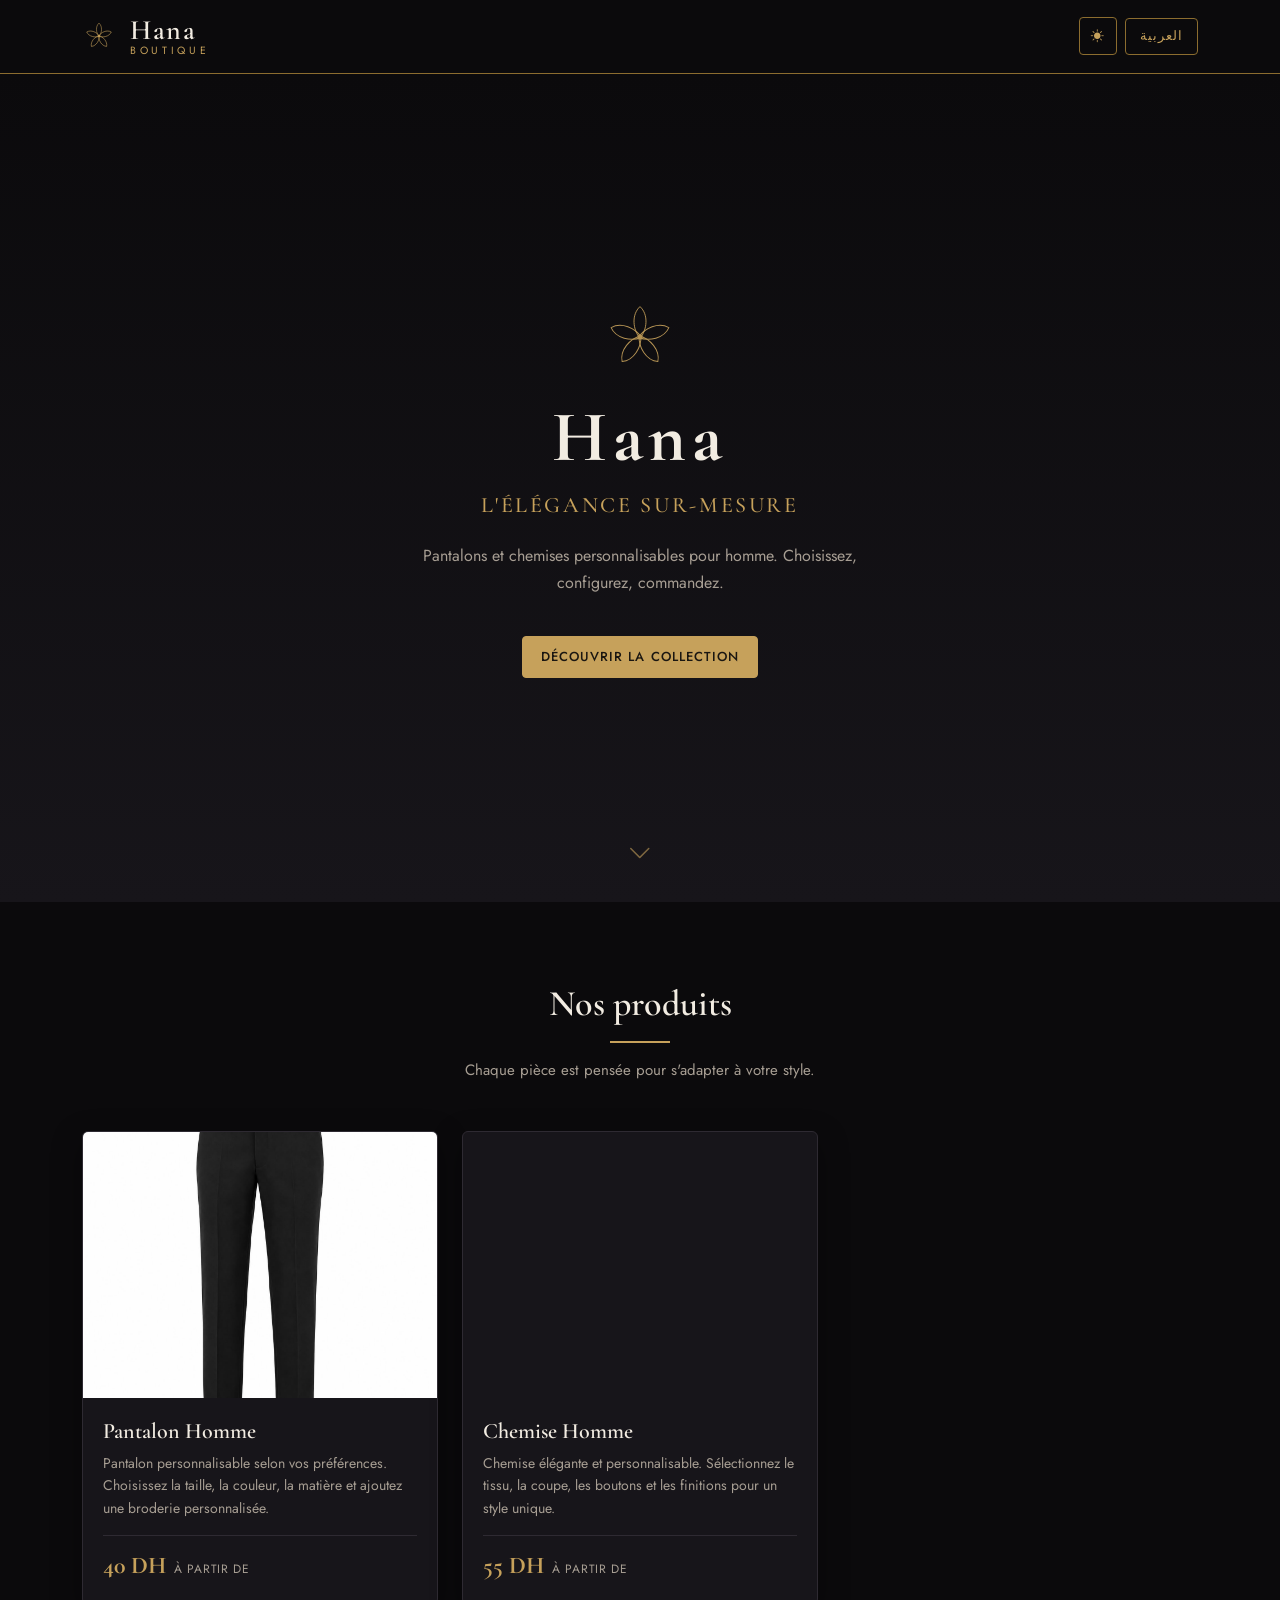
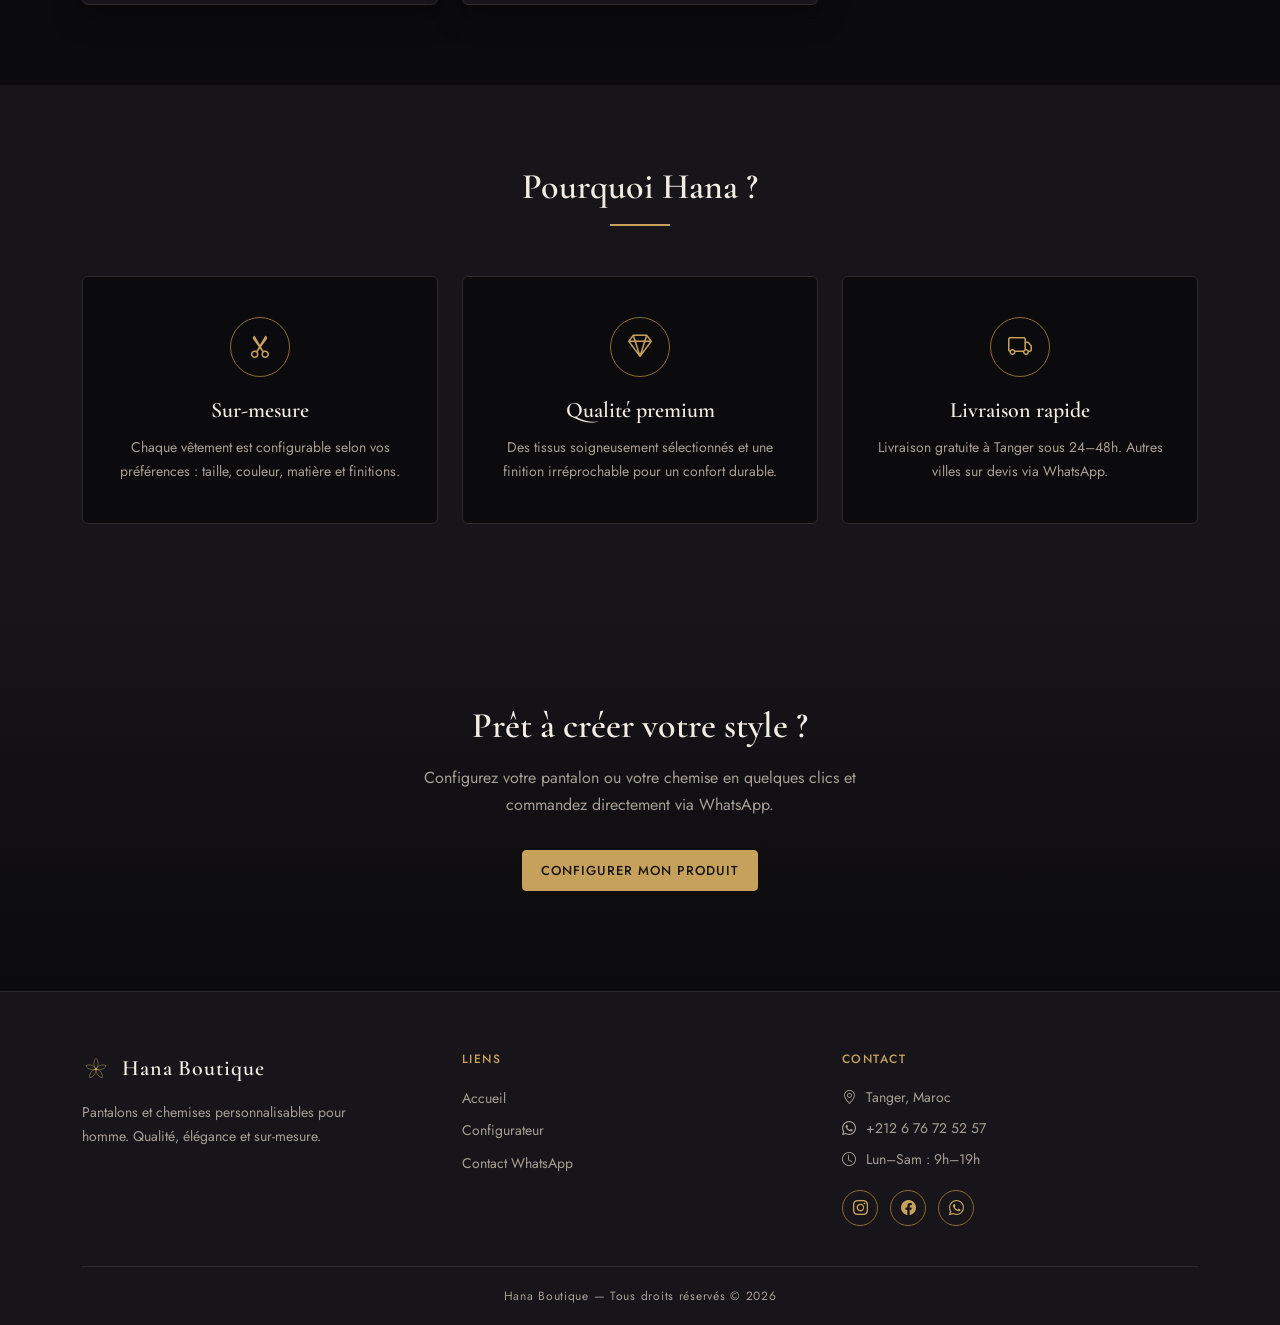
==== index.html @ 08ff0fba "Add ScrollToTop button and functionality" ====
<!DOCTYPE html>
<html lang="fr">

<head>
    <meta charset="UTF-8">
    <meta name="viewport" content="width=device-width, initial-scale=1.0">
    <title>Hana Boutique — L'élégance sur-mesure</title>
    <meta name="description" content="Hana Boutique — pantalons et chemises pour homme personnalisables. Qualité premium, livraison rapide à Tanger.">

    <meta property="og:type" content="website">
    <meta property="og:title" content="Hana Boutique">
    <meta property="og:description" content="Pantalons et chemises pour homme personnalisables, faits sur-mesure selon vos préférences.">
    <meta property="og:image" content="https://khamil-design.github.io/Hana_boutique/images/favicon.svg">
    <meta property="og:locale" content="fr_FR">

    <link rel="icon" type="image/svg+xml" href="images/favicon.svg">

    <link rel="preconnect" href="https://fonts.googleapis.com">
    <link rel="preconnect" href="https://fonts.gstatic.com" crossorigin>
    <link href="https://fonts.googleapis.com/css2?family=Cormorant+Garamond:wght@500;600;700&family=Jost:wght@400;500;600&family=Cairo:wght@400;500;600;700&display=swap" rel="stylesheet">

    <link href="https://cdn.jsdelivr.net/npm/bootstrap@5.3.7/dist/css/bootstrap.min.css" rel="stylesheet">
    <link href="https://cdn.jsdelivr.net/npm/bootstrap-icons@1.13.1/font/bootstrap-icons.css" rel="stylesheet">

    <link rel="stylesheet" href="css/style.css?v=3">
</head>

<body>

    <!-- ================= HEADER ================= -->
    <header class="site-header">
        <div class="container py-3 d-flex justify-content-between align-items-center">
            <a href="index.html" class="brand text-decoration-none">
                <svg class="brand-emblem" viewBox="0 0 100 100" xmlns="http://www.w3.org/2000/svg" aria-hidden="true">
                    <g fill="none" stroke="currentColor" stroke-width="1.6" stroke-linecap="round" stroke-linejoin="round">
                        <path d="M50 52 C41 41 39 22 50 12 C61 22 59 41 50 52 Z" transform="rotate(0 50 50)"/>
                        <path d="M50 52 C41 41 39 22 50 12 C61 22 59 41 50 52 Z" transform="rotate(72 50 50)"/>
                        <path d="M50 52 C41 41 39 22 50 12 C61 22 59 41 50 52 Z" transform="rotate(144 50 50)"/>
                        <path d="M50 52 C41 41 39 22 50 12 C61 22 59 41 50 52 Z" transform="rotate(216 50 50)"/>
                        <path d="M50 52 C41 41 39 22 50 12 C61 22 59 41 50 52 Z" transform="rotate(288 50 50)"/>
                    </g>
                    <circle cx="50" cy="50" r="3.2" fill="currentColor" stroke="none"/>
                </svg>
                <div class="brand-text">
                    <span class="brand-name">Hana</span>
                    <span class="brand-subtitle">Boutique</span>
                </div>
            </a>
            <div class="d-flex align-items-center gap-2">
                <button id="btnTheme" class="btn btn-theme" aria-label="Passer au thème clair">
                    <i class="bi bi-sun-fill"></i>
                </button>
                <button id="btnLangue" class="btn btn-outline-gold btn-langue" aria-label="Changer de langue">
                    العربية
                </button>
            </div>
        </div>
    </header>

    <!-- ================= HERO ================= -->
    <section class="hero">
        <div class="hero-content">
            <svg class="hero-emblem" viewBox="0 0 100 100" xmlns="http://www.w3.org/2000/svg" aria-hidden="true">
                <g fill="none" stroke="currentColor" stroke-width="1.2" stroke-linecap="round" stroke-linejoin="round">
                    <path d="M50 52 C41 41 39 22 50 12 C61 22 59 41 50 52 Z" transform="rotate(0 50 50)"/>
                    <path d="M50 52 C41 41 39 22 50 12 C61 22 59 41 50 52 Z" transform="rotate(72 50 50)"/>
                    <path d="M50 52 C41 41 39 22 50 12 C61 22 59 41 50 52 Z" transform="rotate(144 50 50)"/>
                    <path d="M50 52 C41 41 39 22 50 12 C61 22 59 41 50 52 Z" transform="rotate(216 50 50)"/>
                    <path d="M50 52 C41 41 39 22 50 12 C61 22 59 41 50 52 Z" transform="rotate(288 50 50)"/>
                </g>
                <circle cx="50" cy="50" r="3.2" fill="currentColor" stroke="none"/>
            </svg>
            <h1 class="hero-title">Hana</h1>
            <p class="hero-slogan" data-i18n="slogan">L'élégance sur-mesure</p>
            <p class="hero-subtitle" data-i18n="heroSubtitle">Pantalons et chemises personnalisables pour homme. Choisissez, configurez, commandez.</p>
            <a href="configurateur.html" class="btn btn-hero" data-i18n="decouvrirCollection">
                <i class="bi bi-arrow-right-circle me-2"></i>Découvrir la collection
            </a>
        </div>
        <div class="hero-scroll">
            <i class="bi bi-chevron-down"></i>
        </div>
    </section>

    <!-- ================= NOS PRODUITS ================= -->
    <section class="section-produits">
        <div class="container">
            <div class="section-header text-center">
                <h2 class="section-title" data-i18n="nosProduits">Nos produits</h2>
                <div class="section-separator"></div>
                <p class="section-subtitle" data-i18n="produitsSubtitle">Chaque pièce est pensée pour s'adapter à votre style.</p>
            </div>
            <div id="produitsGrid" class="row g-4">
                <!-- Généré dynamiquement par accueil.js -->
                <div class="col-12 text-center py-5">
                    <div class="spinner-border text-gold" role="status">
                        <span class="visually-hidden">Chargement...</span>
                    </div>
                </div>
            </div>
        </div>
    </section>

    <!-- ================= POURQUOI HANA ================= -->
    <section class="section-avantages">
        <div class="container">
            <div class="section-header text-center">
                <h2 class="section-title" data-i18n="pourquoiHana">Pourquoi Hana ?</h2>
                <div class="section-separator"></div>
            </div>
            <div class="row g-4">
                <div class="col-md-4">
                    <div class="avantage-card">
                        <div class="avantage-icone">
                            <i class="bi bi-scissors"></i>
                        </div>
                        <h4 data-i18n="avantage1Titre">Sur-mesure</h4>
                        <p data-i18n="avantage1Texte">Chaque vêtement est configurable selon vos préférences : taille, couleur, matière et finitions.</p>
                    </div>
                </div>
                <div class="col-md-4">
                    <div class="avantage-card">
                        <div class="avantage-icone">
                            <i class="bi bi-gem"></i>
                        </div>
                        <h4 data-i18n="avantage2Titre">Qualité premium</h4>
                        <p data-i18n="avantage2Texte">Des tissus soigneusement sélectionnés et une finition irréprochable pour un confort durable.</p>
                    </div>
                </div>
                <div class="col-md-4">
                    <div class="avantage-card">
                        <div class="avantage-icone">
                            <i class="bi bi-truck"></i>
                        </div>
                        <h4 data-i18n="avantage3Titre">Livraison rapide</h4>
                        <p data-i18n="avantage3Texte">Livraison gratuite à Tanger sous 24–48h. Autres villes sur devis via WhatsApp.</p>
                    </div>
                </div>
            </div>
        </div>
    </section>

    <!-- ================= CTA FINAL ================= -->
    <section class="section-cta">
        <div class="container text-center">
            <h2 class="cta-title" data-i18n="ctaTitre">Prêt à créer votre style ?</h2>
            <p class="cta-subtitle" data-i18n="ctaSubtitle">Configurez votre pantalon ou votre chemise en quelques clics et commandez directement via WhatsApp.</p>
            <a href="configurateur.html" class="btn btn-hero btn-hero-lg" data-i18n="ctaBouton">
                <i class="bi bi-sliders me-2"></i>Configurer mon produit
            </a>
        </div>
    </section>

    <!-- ================= FOOTER ================= -->
    <footer class="footer-main">
        <div class="container">
            <div class="row g-4">
                <div class="col-lg-4">
                    <div class="footer-brand">
                        <svg class="footer-emblem" viewBox="0 0 100 100" xmlns="http://www.w3.org/2000/svg" aria-hidden="true">
                            <g fill="none" stroke="currentColor" stroke-width="1.6" stroke-linecap="round" stroke-linejoin="round">
                                <path d="M50 52 C41 41 39 22 50 12 C61 22 59 41 50 52 Z" transform="rotate(0 50 50)"/>
                                <path d="M50 52 C41 41 39 22 50 12 C61 22 59 41 50 52 Z" transform="rotate(72 50 50)"/>
                                <path d="M50 52 C41 41 39 22 50 12 C61 22 59 41 50 52 Z" transform="rotate(144 50 50)"/>
                                <path d="M50 52 C41 41 39 22 50 12 C61 22 59 41 50 52 Z" transform="rotate(216 50 50)"/>
                                <path d="M50 52 C41 41 39 22 50 12 C61 22 59 41 50 52 Z" transform="rotate(288 50 50)"/>
                            </g>
                            <circle cx="50" cy="50" r="3.2" fill="currentColor" stroke="none"/>
                        </svg>
                        <span class="footer-brand-name">Hana Boutique</span>
                    </div>
                    <p class="footer-desc" data-i18n="footerDesc">Pantalons et chemises personnalisables pour homme. Qualité, élégance et sur-mesure.</p>
                </div>
                <div class="col-lg-4">
                    <h5 class="footer-title" data-i18n="footerLiens">Liens</h5>
                    <ul class="footer-links">
                        <li><a href="index.html" data-i18n="accueil">Accueil</a></li>
                        <li><a href="configurateur.html" data-i18n="configurateur">Configurateur</a></li>
                        <li><a href="https://wa.me/212676725257" target="_blank" data-i18n="contactWhatsApp">Contact WhatsApp</a></li>
                    </ul>
                </div>
                <div class="col-lg-4">
                    <h5 class="footer-title" data-i18n="footerContact">Contact</h5>
                    <ul class="footer-contact">
                        <li><i class="bi bi-geo-alt"></i> Tanger, Maroc</li>
                        <li><a href="https://wa.me/212676725257" target="_blank"><i class="bi bi-whatsapp"></i> +212 6 76 72 52 57</a></li>
                        <li><i class="bi bi-clock"></i> Lun–Sam : 9h–19h</li>
                    </ul>
                    <div class="footer-socials">
                        <a href="#" aria-label="Instagram"><i class="bi bi-instagram"></i></a>
                        <a href="#" aria-label="Facebook"><i class="bi bi-facebook"></i></a>
                        <a href="https://wa.me/212676725257" target="_blank" aria-label="WhatsApp"><i class="bi bi-whatsapp"></i></a>
                    </div>
                </div>
            </div>
            <div class="footer-bottom">
                <p id="footerText">Hana Boutique — Tous droits réservés © 2026</p>
            </div>
        </div>
    </footer>

    <!-- ================= SCRIPTS ================= -->
    <script type="module" src="js/accueil.js?v=3"></script>
    <script src="https://cdn.jsdelivr.net/npm/bootstrap@5.3.7/dist/js/bootstrap.bundle.min.js"></script>
<!-- Bouton ScrollToTop -->
<button class="scroll-to-top" id="scrollTopBtn" aria-label="Remonter en haut">
  <svg viewBox="0 0 24 24" fill="none" stroke="currentColor" stroke-width="2.2" stroke-linecap="round" stroke-linejoin="round">
    <path d="M18 15l-6-6-6 6"/>
  </svg>
</button>

<script>
(function() {
  const btn = document.getElementById('scrollTopBtn');

  window.addEventListener('scroll', function() {
    if (window.scrollY > 300) {
      btn.classList.add('visible');
    } else {
      btn.classList.remove('visible');
    }
  });

  btn.addEventListener('click', function() {
    window.scrollTo({ top: 0, behavior: 'smooth' });
  });
})();
</script>
</body>

</html>
---- css/style.css ----
/* =====================================================
   HANA BOUTIQUE
   style.css — identité chic & élégante
   Thèmes : Sombre (dark) & Clair (light)
===================================================== */

/* =====================================================
   VARIABLES — Thème SOMBRE (par défaut)
===================================================== */

:root {
    --bg:            #0B0A0C;
    --surface:       #17151A;
    --surface-alt:   #1D1A20;
    --border:        #2E2A32;
    --border-soft:   #262229;
    --gold:          #C6A15B;
    --gold-soft:     #E4C989;
    --gold-deep:     #8C6D2F;
    --text:          #F2ECE2;
    --text-muted:    #A79E93;
    --success:       #3E7A67;
    --danger:        #B0524C;
    --whatsapp:      #25D366;
    --font-display:  'Cormorant Garamond', Georgia, serif;
    --font-body:     'Jost', 'Segoe UI', Arial, sans-serif;
    --font-arabe:    'Cairo', 'Segoe UI', Tahoma, sans-serif;
    --radius: 4px;
    --radius-lg: 6px;
    --transition: .30s;
    --shadow: 0 10px 30px rgba(0,0,0,.35);
}

/* =====================================================
   VARIABLES — Thème CLAIR
===================================================== */

[data-theme="light"] {
    --bg:            #F8F6F3;
    --surface:       #FFFFFF;
    --surface-alt:   #F2EFEA;
    --border:        #E5E2DE;
    --border-soft:   #EDEAE6;
    --gold:          #C6A15B;
    --gold-soft:     #A88940;
    --gold-deep:     #8C6D2F;
    --text:          #1A1A1A;
    --text-muted:    #8A8279;
    --success:       #3E7A67;
    --danger:        #B0524C;
    --whatsapp:      #25D366;
    --shadow: 0 10px 30px rgba(0,0,0,.08);
}

/* =====================================================
   GÉNÉRAL
===================================================== */

body{
    background:var(--bg);
    color:var(--text);
    font-family:var(--font-body);
    font-size:15px;
    transition: background-color .35s ease, color .35s ease;
}

h1,h2,h3,h4,h5,h6{
    font-family:var(--font-display);
    color:var(--text);
    transition: color .35s ease;
}

a{
    color:var(--gold);
}

.form-label,
.option-title,
.card-header h4,
.summary-label{
    font-family:var(--font-body);
    text-transform:uppercase;
    letter-spacing:.09em;
    font-size:12.5px;
    color:var(--text-muted);
    transition: color .35s ease;
}

/* =====================================================
   HEADER / MARQUE
===================================================== */

.site-header{
    background:var(--bg);
    border-bottom:1px solid var(--gold-deep);
    transition: background-color .35s ease, border-color .35s ease;
    position: sticky;
    top: 0;
    z-index: 1000;
}

.brand{
    display:flex;
    align-items:center;
    gap:14px;
}

.brand-emblem{
    width:34px;
    height:34px;
    color:var(--gold);
    flex-shrink:0;
}

.brand-text{
    display:flex;
    flex-direction:column;
    line-height:1;
}

.brand-name{
    font-family:var(--font-display);
    font-weight:600;
    font-size:28px;
    letter-spacing:.06em;
    color:var(--text);
    transition: color .35s ease;
}

.brand-subtitle{
    font-family:var(--font-body);
    font-size:10.5px;
    letter-spacing:.35em;
    text-transform:uppercase;
    color:var(--gold);
    margin-top:2px;
}

/* =====================================================
   BOUTON TOGGLE THÈME
===================================================== */

.btn-theme{
    width:38px;
    height:38px;
    border-radius:50%;
    border:1px solid var(--gold-deep);
    background:transparent;
    color:var(--gold);
    font-size:16px;
    cursor:pointer;
    transition:var(--transition);
    display:flex;
    align-items:center;
    justify-content:center;
    padding:0;
}

.btn-theme:hover,
.btn-theme:focus{
    border-color:var(--gold);
    background:rgba(198,161,91,.12);
    color:var(--gold-soft);
}

[data-theme="light"] .btn-theme{
    color:var(--gold-deep);
    border-color:var(--gold);
}

[data-theme="light"] .btn-theme:hover{
    background:rgba(198,161,91,.15);
    color:var(--gold);
}

/* =====================================================
   HERO (PAGE D'ACCUEIL)
===================================================== */

.hero{
    min-height: 92vh;
    display: flex;
    flex-direction: column;
    align-items: center;
    justify-content: center;
    text-align: center;
    padding: 60px 20px;
    position: relative;
    background: linear-gradient(180deg, var(--bg) 0%, var(--surface) 100%);
    transition: background .35s ease;
}

.hero-content{
    max-width: 700px;
    animation: fadeUp 1s ease;
}

@keyframes fadeUp{
    from { opacity: 0; transform: translateY(30px); }
    to   { opacity: 1; transform: translateY(0); }
}

.hero-emblem{
    width: 80px;
    height: 80px;
    color: var(--gold);
    margin-bottom: 24px;
    opacity: 0.9;
}

.hero-title{
    font-family: var(--font-display);
    font-size: 72px;
    font-weight: 700;
    letter-spacing: .08em;
    color: var(--text);
    line-height: 1;
    margin-bottom: 16px;
    transition: color .35s ease;
}

.hero-slogan{
    font-family: var(--font-display);
    font-size: 22px;
    font-weight: 500;
    color: var(--gold);
    letter-spacing: .12em;
    text-transform: uppercase;
    margin-bottom: 20px;
}

.hero-subtitle{
    font-size: 16px;
    color: var(--text-muted);
    line-height: 1.7;
    margin-bottom: 40px;
    max-width: 500px;
    margin-left: auto;
    margin-right: auto;
    transition: color .35s ease;
}

.btn-hero{
    display: inline-flex;
    align-items: center;
    background: var(--gold);
    border: 1px solid var(--gold);
    color: #1A1611;
    padding: 14px 32px;
    border-radius: var(--radius);
    font-family: var(--font-body);
    font-size: 13px;
    font-weight: 600;
    text-transform: uppercase;
    letter-spacing: .08em;
    text-decoration: none;
    transition: var(--transition);
    cursor: pointer;
}

.btn-hero:hover,
.btn-hero:focus{
    background: var(--gold-soft);
    border-color: var(--gold-soft);
    color: #1A1611;
    transform: translateY(-2px);
    box-shadow: 0 8px 25px rgba(198,161,91,.25);
}

.btn-hero-lg{
    padding: 16px 40px;
    font-size: 14px;
}

.hero-scroll{
    position: absolute;
    bottom: 30px;
    left: 50%;
    transform: translateX(-50%);
    color: var(--gold);
    font-size: 24px;
    animation: bounce 2s infinite;
    opacity: 0.6;
}

@keyframes bounce{
    0%, 20%, 50%, 80%, 100% { transform: translateX(-50%) translateY(0); }
    40% { transform: translateX(-50%) translateY(-10px); }
    60% { transform: translateX(-50%) translateY(-5px); }
}

/* =====================================================
   SECTIONS GÉNÉRALES
===================================================== */

.section-produits,
.section-avantages{
    padding: 80px 0;
    background: var(--bg);
    transition: background-color .35s ease;
}

.section-avantages{
    background: var(--surface);
}

.section-header{
    margin-bottom: 50px;
}

.section-title{
    font-family: var(--font-display);
    font-size: 36px;
    font-weight: 600;
    color: var(--text);
    margin-bottom: 16px;
    transition: color .35s ease;
}

.section-separator{
    width: 60px;
    height: 2px;
    background: var(--gold);
    margin: 0 auto 16px;
}

.section-subtitle{
    font-size: 15px;
    color: var(--text-muted);
    transition: color .35s ease;
}

/* =====================================================
   CARDS PRODUITS (ACCUEIL)
===================================================== */

.produit-card{
    background: var(--surface);
    border: 1px solid var(--border);
    border-radius: var(--radius-lg);
    overflow: hidden;
    transition: var(--transition);
    box-shadow: var(--shadow);
    height: 100%;
    display: flex;
    flex-direction: column;
}

.produit-card:hover{
    transform: translateY(-6px);
    box-shadow: 0 16px 40px rgba(0,0,0,.25);
    border-color: var(--gold-deep);
}

[data-theme="light"] .produit-card:hover{
    box-shadow: 0 16px 40px rgba(0,0,0,.1);
}

.produit-image-wrapper{
    position: relative;
    overflow: hidden;
    aspect-ratio: 4/3;
}

.produit-image{
    width: 100%;
    height: 100%;
    object-fit: cover;
    transition: transform .5s ease;
}

.produit-card:hover .produit-image{
    transform: scale(1.08);
}

.produit-overlay{
    position: absolute;
    inset: 0;
    background: rgba(11,10,12,.6);
    display: flex;
    align-items: center;
    justify-content: center;
    opacity: 0;
    transition: opacity .35s ease;
}

[data-theme="light"] .produit-overlay{
    background: rgba(248,246,243,.7);
}

.produit-card:hover .produit-overlay{
    opacity: 1;
}

.btn-produit{
    display: inline-flex;
    align-items: center;
    background: var(--gold);
    border: 1px solid var(--gold);
    color: #1A1611;
    padding: 10px 24px;
    border-radius: var(--radius);
    font-family: var(--font-body);
    font-size: 12px;
    font-weight: 600;
    text-transform: uppercase;
    letter-spacing: .06em;
    text-decoration: none;
    transition: var(--transition);
}

.btn-produit:hover{
    background: var(--gold-soft);
    border-color: var(--gold-soft);
    color: #1A1611;
    transform: scale(1.05);
}

.produit-info{
    padding: 20px;
    flex-grow: 1;
    display: flex;
    flex-direction: column;
}

.produit-nom{
    font-family: var(--font-display);
    font-size: 22px;
    font-weight: 600;
    color: var(--text);
    margin-bottom: 8px;
    transition: color .35s ease;
}

.produit-desc{
    font-size: 14px;
    color: var(--text-muted);
    line-height: 1.6;
    margin-bottom: 16px;
    flex-grow: 1;
    transition: color .35s ease;
}

.produit-prix{
    display: flex;
    align-items: baseline;
    gap: 8px;
    border-top: 1px solid var(--border);
    padding-top: 12px;
    transition: border-color .35s ease;
}

.produit-prix-base{
    font-family: var(--font-display);
    font-size: 24px;
    font-weight: 700;
    color: var(--gold);
}

.produit-prix-label{
    font-size: 12px;
    color: var(--text-muted);
    text-transform: uppercase;
    letter-spacing: .06em;
    transition: color .35s ease;
}

/* =====================================================
   AVANTAGES (POURQUOI HANA)
===================================================== */

.avantage-card{
    text-align: center;
    padding: 40px 24px;
    background: var(--bg);
    border: 1px solid var(--border);
    border-radius: var(--radius-lg);
    transition: var(--transition);
    height: 100%;
}

.avantage-card:hover{
    border-color: var(--gold-deep);
    transform: translateY(-4px);
}

.avantage-icone{
    width: 60px;
    height: 60px;
    border-radius: 50%;
    border: 1px solid var(--gold-deep);
    color: var(--gold);
    display: flex;
    align-items: center;
    justify-content: center;
    font-size: 24px;
    margin: 0 auto 20px;
    transition: var(--transition);
}

.avantage-card:hover .avantage-icone{
    background: rgba(198,161,91,.1);
    border-color: var(--gold);
}

.avantage-card h4{
    font-family: var(--font-display);
    font-size: 22px;
    font-weight: 600;
    color: var(--text);
    margin-bottom: 12px;
    transition: color .35s ease;
}

.avantage-card p{
    font-size: 14px;
    color: var(--text-muted);
    line-height: 1.7;
    margin-bottom: 0;
    transition: color .35s ease;
}

/* =====================================================
   CTA FINAL
===================================================== */

.section-cta{
    padding: 100px 0;
    background: linear-gradient(180deg, var(--surface) 0%, var(--bg) 100%);
    text-align: center;
    transition: background .35s ease;
}

.cta-title{
    font-family: var(--font-display);
    font-size: 36px;
    font-weight: 600;
    color: var(--text);
    margin-bottom: 16px;
    transition: color .35s ease;
}

.cta-subtitle{
    font-size: 16px;
    color: var(--text-muted);
    max-width: 500px;
    margin: 0 auto 32px;
    line-height: 1.7;
    transition: color .35s ease;
}

/* =====================================================
   FOOTER ENRICHI
===================================================== */

.footer-main{
    background: var(--surface);
    border-top: 1px solid var(--border);
    padding: 60px 0 0;
    transition: background-color .35s ease, border-color .35s ease;
}

.footer-brand{
    display: flex;
    align-items: center;
    gap: 12px;
    margin-bottom: 16px;
}

.footer-emblem{
    width: 28px;
    height: 28px;
    color: var(--gold);
}

.footer-brand-name{
    font-family: var(--font-display);
    font-size: 22px;
    font-weight: 600;
    color: var(--text);
    letter-spacing: .04em;
    transition: color .35s ease;
}

.footer-desc{
    font-size: 14px;
    color: var(--text-muted);
    line-height: 1.7;
    max-width: 300px;
    transition: color .35s ease;
}

.footer-title{
    font-family: var(--font-body);
    font-size: 12px;
    text-transform: uppercase;
    letter-spacing: .12em;
    color: var(--gold);
    margin-bottom: 20px;
}

.footer-links{
    list-style: none;
    padding: 0;
    margin: 0;
}

.footer-links li{
    margin-bottom: 10px;
}

.footer-links a{
    color: var(--text-muted);
    text-decoration: none;
    font-size: 14px;
    transition: color .2s;
}

.footer-links a:hover{
    color: var(--gold);
}

.footer-contact{
    list-style: none;
    padding: 0;
    margin: 0;
}

.footer-contact li{
    margin-bottom: 10px;
    color: var(--text-muted);
    font-size: 14px;
    display: flex;
    align-items: center;
    gap: 10px;
    transition: color .35s ease;
}

.footer-contact a{
    color: var(--text-muted);
    text-decoration: none;
    display: flex;
    align-items: center;
    gap: 10px;
}

.footer-contact a:hover{
    color: var(--gold);
}

.footer-socials{
    display: flex;
    gap: 12px;
    margin-top: 20px;
}

.footer-socials a{
    width: 36px;
    height: 36px;
    border-radius: 50%;
    border: 1px solid var(--gold-deep);
    color: var(--gold);
    display: flex;
    align-items: center;
    justify-content: center;
    font-size: 15px;
    text-decoration: none;
    transition: var(--transition);
}

.footer-socials a:hover{
    background: var(--gold);
    border-color: var(--gold);
    color: #1A1611;
}

.footer-bottom{
    border-top: 1px solid var(--border);
    margin-top: 40px;
    padding: 20px 0;
    text-align: center;
}

.footer-bottom p{
    font-size: 12px;
    color: var(--text-muted);
    letter-spacing: .06em;
    margin: 0;
    transition: color .35s ease;
}

/* =====================================================
   TITRE PRODUIT (CONFIGURATEUR)
===================================================== */

.product-title{
    font-weight:600;
    font-size:32px;
    color:var(--text);
    transition: color .35s ease;
}

/* =====================================================
   CARTES (CONFIGURATEUR)
===================================================== */

.card{
    background:var(--surface);
    border:1px solid var(--border);
    border-radius:var(--radius-lg);
    box-shadow:var(--shadow);
    overflow:hidden;
    transition: background-color .35s ease, border-color .35s ease, box-shadow .35s ease;
    color:var(--text);
}

.card-header{
    background:var(--surface-alt);
    border-bottom:1px solid var(--border);
    font-weight:600;
    transition: background-color .35s ease, border-color .35s ease;
}

.card-body{
    color:var(--text);
    transition: color .35s ease;
}

/* =====================================================
   GALERIE PHOTO
===================================================== */

.gallery{
    display:flex;
    flex-direction:column;
}

.gallery-viewer{
    display:flex;
    flex-direction:column;
    align-items:center;
    padding:16px 16px 4px;
}

.gallery-nav{
    display:flex;
    justify-content:center;
    gap:14px;
    padding:12px 16px 18px;
}

.gallery-btn{
    width:38px;
    height:38px;
    border-radius:50%;
    border:1px solid var(--gold-deep);
    background:transparent;
    color:var(--gold);
    font-size:15px;
    line-height:1;
    cursor:pointer;
    transition:var(--transition);
    display:flex;
    align-items:center;
    justify-content:center;
}

.gallery-btn:hover,
.gallery-btn:focus-visible{
    border-color:var(--gold);
    background:rgba(198,161,91,.12);
    color:var(--gold-soft);
}

/* =====================================================
   IMAGE
===================================================== */

#productImage{
    width:100%;
    height:500px;
    object-fit:cover;
    background:var(--surface-alt);
    border:1px solid var(--border);
    border-radius:var(--radius);
    transition: background-color .35s ease, border-color .35s ease;
}

.border-success{
    border-color:var(--gold) !important;
}

/* =====================================================
   DESCRIPTION
===================================================== */

#productDescription{
    font-size:15px;
    line-height:1.7;
    color:var(--text-muted);
    transition: color .35s ease;
}

/* =====================================================
   FORMULAIRE
===================================================== */

#configForm{
    display:flex;
    flex-direction:column;
    gap:22px;
}

.option-group{
    padding-bottom:15px;
    border-bottom:1px solid var(--border-soft);
    transition: border-color .35s ease;
}

.option-group:last-child{
    border:none;
}

.option-title{
    display:block;
    font-weight:600;
    margin-bottom:10px;
}

/* =====================================================
   RADIOS
===================================================== */

.form-check{
    margin-bottom:8px;
}

.form-check-label{
    cursor:pointer;
    color:var(--text);
    display:flex;
    align-items:center;
    gap:10px;
    transition: color .35s ease;
}

.form-check-input{
    background-color:var(--surface-alt);
    border-color:var(--border);
    transition: background-color .35s ease, border-color .35s ease;
}

.form-check-input:checked{
    background-color:var(--gold);
    border-color:var(--gold);
}

.form-check-input:focus{
    border-color:var(--gold);
    box-shadow:0 0 0 .2rem rgba(198,161,91,.25);
}

/* =====================================================
   PASTILLES DE COULEUR
===================================================== */

.color-swatch{
    display:inline-block;
    width:18px;
    height:18px;
    border-radius:50%;
    border:2px solid var(--border);
    flex-shrink:0;
    transition:var(--transition);
    box-shadow:inset 0 0 0 1px rgba(0,0,0,.2);
}

.form-check-input:checked + .form-check-label .color-swatch{
    border-color:var(--gold);
    box-shadow:0 0 0 2px var(--gold-deep), inset 0 0 0 1px rgba(0,0,0,.2);
    transform:scale(1.15);
}

/* =====================================================
   SELECT
===================================================== */

.form-select,
.form-control{
    background-color:var(--surface-alt);
    border:1px solid var(--border);
    color:var(--text);
    border-radius:var(--radius);
    transition: background-color .35s ease, border-color .35s ease, color .35s ease;
}

.form-select:focus,
.form-control:focus{
    background-color:var(--surface-alt);
    color:var(--text);
    border-color:var(--gold);
    box-shadow:0 0 0 .2rem rgba(198,161,91,.25);
}

.form-select option{
    background-color:var(--surface-alt);
    color:var(--text);
}

input[type=number]{
    max-width:130px;
}

/* =====================================================
   PRIX
===================================================== */

#totalPrice{
    font-family:var(--font-display);
    color:var(--gold);
    font-weight:700;
    font-size:34px;
}

/* =====================================================
   RÉCAPITULATIF
===================================================== */

#summary{
    display:flex;
    flex-direction:column;
    gap:10px;
}

.summary-row{
    display:flex;
    justify-content:space-between;
    align-items:center;
    padding:8px 0;
    border-bottom:1px dashed var(--border);
    transition: border-color .35s ease;
}

.summary-row:last-child{
    border:none;
}

.summary-price{
    color:var(--gold);
    font-weight:600;
}

/* =====================================================
   BOUTONS
===================================================== */

.btn{
    border-radius:var(--radius);
    padding:10px 18px;
    font-family:var(--font-body);
    text-transform:uppercase;
    letter-spacing:.08em;
    font-size:13px;
    font-weight:500;
    transition:var(--transition);
}

.btn-success{
    min-width:180px;
    background-color:var(--gold);
    border-color:var(--gold);
    color:#1A1611;
}

.btn-success:hover,
.btn-success:focus{
    background-color:var(--gold-soft);
    border-color:var(--gold-soft);
    color:#1A1611;
}

.btn-success:disabled,
.btn-success.disabled{
    background-color:var(--border) !important;
    border-color:var(--border) !important;
    color:var(--text-muted) !important;
    cursor:not-allowed;
    opacity:0.5;
}

.btn-outline-secondary{
    border-color:var(--border);
    color:var(--text-muted);
    background:transparent;
    transition: border-color .35s ease, color .35s ease;
}

.btn-outline-secondary:hover{
    border-color:var(--gold);
    color:var(--gold);
    background:transparent;
}

.btn-outline-gold{
    border:1px solid var(--gold-deep);
    color:var(--gold);
    background:transparent;
    transition: border-color .35s ease, color .35s ease, background-color .35s ease;
}

.btn-outline-gold:hover,
.btn-outline-gold:focus{
    border-color:var(--gold);
    color:var(--gold-soft);
    background:rgba(198,161,91,.08);
}

/* =====================================================
   PANIER (offcanvas)
===================================================== */

.offcanvas{
    background:var(--surface);
    color:var(--text);
    border-left:1px solid var(--gold-deep);
    transition: background-color .35s ease, border-color .35s ease, color .35s ease;
}

.offcanvas-header{
    border-bottom:1px solid var(--border);
    transition: border-color .35s ease;
}

.offcanvas .card{
    background:var(--surface-alt);
    transition: background-color .35s ease;
}

.btn-close{
    filter:invert(1) grayscale(1) brightness(1.4);
}

[data-theme="light"] .btn-close{
    filter:invert(0) grayscale(0) brightness(0.4);
}

.alert-success{
    background-color:rgba(37,211,102,.12);
    border:1px solid rgba(37,211,102,.35);
    color:#8FE3B2;
}

[data-theme="light"] .alert-success{
    background-color:rgba(37,211,102,.08);
    border:1px solid rgba(37,211,102,.25);
    color:#2E8B57;
}

/* =====================================================
   FOOTER (CONFIGURATEUR)
===================================================== */

footer{
    background:var(--bg);
    border-top:1px solid var(--border);
    color:var(--text-muted);
    transition: background-color .35s ease, border-color .35s ease, color .35s ease;
}

/* =====================================================
   ANIMATIONS
===================================================== */

.fade-in{
    animation:fade .4s ease;
}

@keyframes fade{
    from{ opacity:0; transform:translateY(10px); }
    to{ opacity:1; transform:translateY(0); }
}

#productImage{
    transition: opacity .28s ease-in-out, background-color .35s ease, border-color .35s ease;
}

.gallery-viewer img{
    transition: border-color .2s ease, transform .15s ease;
}

.gallery-viewer img:not(#productImage):hover{
    transform: scale(1.05);
}

/* =====================================================
   ACCESSIBILITÉ
===================================================== */

a:focus-visible,
button:focus-visible,
input:focus-visible,
select:focus-visible{
    outline:2px solid var(--gold);
    outline-offset:2px;
}

/* =====================================================
   LIVRAISON & PAIEMENT
===================================================== */

.info-bloc{
    display:flex;
    gap:16px;
    align-items:flex-start;
}

.info-icone{
    flex-shrink:0;
    width:44px;
    height:44px;
    border-radius:50%;
    border:1px solid var(--gold-deep);
    color:var(--gold);
    display:flex;
    align-items:center;
    justify-content:center;
    font-size:18px;
    transition: border-color .35s ease, color .35s ease;
}

.info-bloc h6{
    font-family:var(--font-body);
    text-transform:uppercase;
    letter-spacing:.08em;
    font-size:12.5px;
    color:var(--gold);
    margin-bottom:8px;
}

.info-bloc p{
    font-size:14px;
    line-height:1.6;
    color:var(--text-muted);
    transition: color .35s ease;
}

[lang="ar"] .info-bloc h6{
    letter-spacing:normal;
    text-transform:none;
}

/* =====================================================
   LANGUE ARABE / RTL
===================================================== */

[lang="ar"]{
    font-family:var(--font-arabe);
}

[lang="ar"] .form-label,
[lang="ar"] .option-title,
[lang="ar"] .card-header h4,
[lang="ar"] .summary-label,
[lang="ar"] .btn{
    letter-spacing:normal;
    text-transform:none;
}

.brand-name,
.brand-subtitle{
    font-family:var(--font-display);
}

.brand-subtitle{
    font-family:var(--font-body);
}

.btn-langue{
    font-family:var(--font-body);
    font-size:12.5px;
    padding:8px 14px;
}

[lang="ar"] .btn-langue{
    font-family:var(--font-body);
}

/* =====================================================
   TOAST
===================================================== */

.toast-container{
    position:fixed;
    top:20px;
    right:20px;
    z-index:9999;
    display:flex;
    flex-direction:column;
    gap:12px;
    pointer-events:none;
}

[dir="rtl"] .toast-container{
    right:auto;
    left:20px;
}

.toast-item{
    pointer-events:auto;
    display:flex;
    align-items:flex-start;
    gap:14px;
    min-width:300px;
    max-width:420px;
    padding:16px 18px;
    background:var(--surface);
    border:1px solid var(--gold-deep);
    border-inline-start:3px solid var(--gold);
    border-radius:var(--radius-lg);
    box-shadow:var(--shadow);
    color:var(--text);
    font-family:var(--font-body);
    font-size:14px;
    line-height:1.5;
    opacity:0;
    transform:translateX(40px);
    transition: opacity .35s ease, transform .35s ease, background-color .35s ease, border-color .35s ease, color .35s ease;
}

[dir="rtl"] .toast-item{
    transform:translateX(-40px);
}

.toast-item.toast-show{
    opacity:1;
    transform:translateX(0);
}

.toast-item.toast-hide{
    opacity:0;
    transform:translateX(40px);
}

[dir="rtl"] .toast-item.toast-hide{
    transform:translateX(-40px);
}

.toast-icon{
    flex-shrink:0;
    font-size:20px;
    color:var(--gold);
    margin-top:1px;
}

.toast-content{
    flex-grow:1;
    display:flex;
    flex-direction:column;
    gap:10px;
}

.toast-message{
    color:var(--text);
    font-weight:500;
    transition: color .35s ease;
}

.toast-action{
    align-self:flex-start;
    background:transparent;
    border:1px solid var(--gold-deep);
    color:var(--gold);
    padding:6px 14px;
    border-radius:var(--radius);
    font-size:12px;
    font-weight:600;
    text-transform:uppercase;
    letter-spacing:.06em;
    cursor:pointer;
    transition:var(--transition);
    font-family:var(--font-body);
}

.toast-action:hover,
.toast-action:focus{
    border-color:var(--gold);
    background:rgba(198,161,91,.12);
    color:var(--gold-soft);
}

.toast-close{
    flex-shrink:0;
    background:none;
    border:none;
    color:var(--text-muted);
    font-size:18px;
    cursor:pointer;
    padding:0;
    width:24px;
    height:24px;
    display:flex;
    align-items:center;
    justify-content:center;
    transition:color .2s;
}

.toast-close:hover,
.toast-close:focus{
    color:var(--gold);
}

/* =====================================================
   ANIMATION BADGE PANIER
===================================================== */

@keyframes badgePulse{
    0%   { transform: scale(1); }
    40%  { transform: scale(1.35); }
    70%  { transform: scale(0.9); }
    100% { transform: scale(1); }
}

#cartBadge{
    transition: transform .2s ease;
    display: none;
}

#cartBadge:not(:empty){
    display: block;
}

#cartBadge.badge-pulse{
    animation: badgePulse .5s ease;
}

/* =====================================================
   CODE PROMO
===================================================== */

.promo-section{
    margin-bottom: 12px;
}

.promo-section .input-group{
    gap: 8px;
}

.promo-section .form-control{
    background: var(--surface-alt);
    border: 1px solid var(--border);
    color: var(--text);
    font-size: 13px;
    text-transform: uppercase;
    letter-spacing: .04em;
    transition: background-color .35s ease, border-color .35s ease, color .35s ease;
}

.promo-section .form-control:focus{
    border-color: var(--gold);
    box-shadow: 0 0 0 .2rem rgba(198,161,91,.25);
    background: var(--surface-alt);
    color: var(--text);
}

.promo-section .form-control:disabled{
    opacity: 0.5;
    background: var(--bg);
    cursor: not-allowed;
}

.promo-section .btn{
    padding: 6px 14px;
    font-size: 11.5px;
    min-width: unset;
}

.promo-label{
    display: block;
    font-family: var(--font-body);
    text-transform: uppercase;
    letter-spacing: .09em;
    font-size: 11px;
    color: var(--text-muted);
    margin-bottom: 6px;
    transition: color .35s ease;
}

.promo-message{
    font-size: 12.5px;
    margin-top: 6px;
    min-height: 18px;
    font-weight: 500;
}

.promo-message.success{
    color: var(--success);
}

.promo-message.error{
    color: var(--danger);
}

/* =====================================================
   RESPONSIVE
===================================================== */

@media(max-width:992px){
    #productImage{
        height:350px;
    }
    .hero-title{
        font-size: 52px;
    }
    .section-title,
    .cta-title{
        font-size: 28px;
    }
}

@media(max-width:768px){
    .site-header .container{
        flex-direction:column;
        gap:12px;
        text-align:center;
    }
    #productImage{
        height:280px;
    }
    .btn{
        width:100%;
        margin-bottom:10px;
    }
    .text-end{
        text-align:center !important;
    }
    .toast-container{
        right:12px;
        left:12px;
        top:12px;
    }
    [dir="rtl"] .toast-container{
        left:12px;
        right:12px;
    }
    .toast-item{
        min-width:unset;
        width:100%;
    }
    .hero{
        min-height: 85vh;
        padding: 40px 16px;
    }
    .hero-title{
        font-size: 42px;
    }
    .hero-slogan{
        font-size: 16px;
    }
    .hero-emblem{
        width: 60px;
        height: 60px;
    }
    .section-produits,
    .section-avantages{
        padding: 50px 0;
    }
    .section-cta{
        padding: 60px 0;
    }
    .footer-main{
        padding-top: 40px;
    }
    .footer-socials{
        justify-content: center;
    }
    .footer-desc{
        text-align: center;
        margin: 0 auto;
    }
    .footer-brand{
        justify-content: center;
    }
}
/* ===== ScrollToTop flottant doré ===== */
.scroll-to-top {
  position: fixed;
  bottom: 24px;
  right: 24px;
  width: 48px;
  height: 48px;
  border-radius: 50%;
  background: linear-gradient(145deg, #d4af37 0%, #c5a028 50%, #b8941f 100%);
  border: none;
  cursor: pointer;
  display: flex;
  align-items: center;
  justify-content: center;
  box-shadow: 0 4px 16px rgba(212, 175, 55, 0.35),
              0 2px 6px rgba(0, 0, 0, 0.15);
  opacity: 0;
  visibility: hidden;
  transform: translateY(16px) scale(0.9);
  transition: all 0.35s cubic-bezier(0.34, 1.56, 0.64, 1);
  z-index: 9999;
  outline: none;
}

.scroll-to-top.visible {
  opacity: 1;
  visibility: visible;
  transform: translateY(0) scale(1);
}

.scroll-to-top:hover {
  transform: translateY(-2px) scale(1.08);
  box-shadow: 0 6px 24px rgba(212, 175, 55, 0.45),
              0 3px 8px rgba(0, 0, 0, 0.2);
}

.scroll-to-top:active {
  transform: translateY(0) scale(0.95);
  transition-duration: 0.1s;
}

.scroll-to-top svg {
  width: 22px;
  height: 22px;
  color: #1a1a1a;
  transition: transform 0.25s ease;
}

.scroll-to-top:hover svg {
  transform: translateY(-2px);
}

/* Anneau doré subtil au hover */
.scroll-to-top::after {
  content: '';
  position: absolute;
  inset: -3px;
  border-radius: 50%;
  border: 2px solid rgba(212, 175, 55, 0.3);
  opacity: 0;
  transform: scale(0.8);
  transition: all 0.3s ease;
}

.scroll-to-top:hover::after {
  opacity: 1;
  transform: scale(1);
}
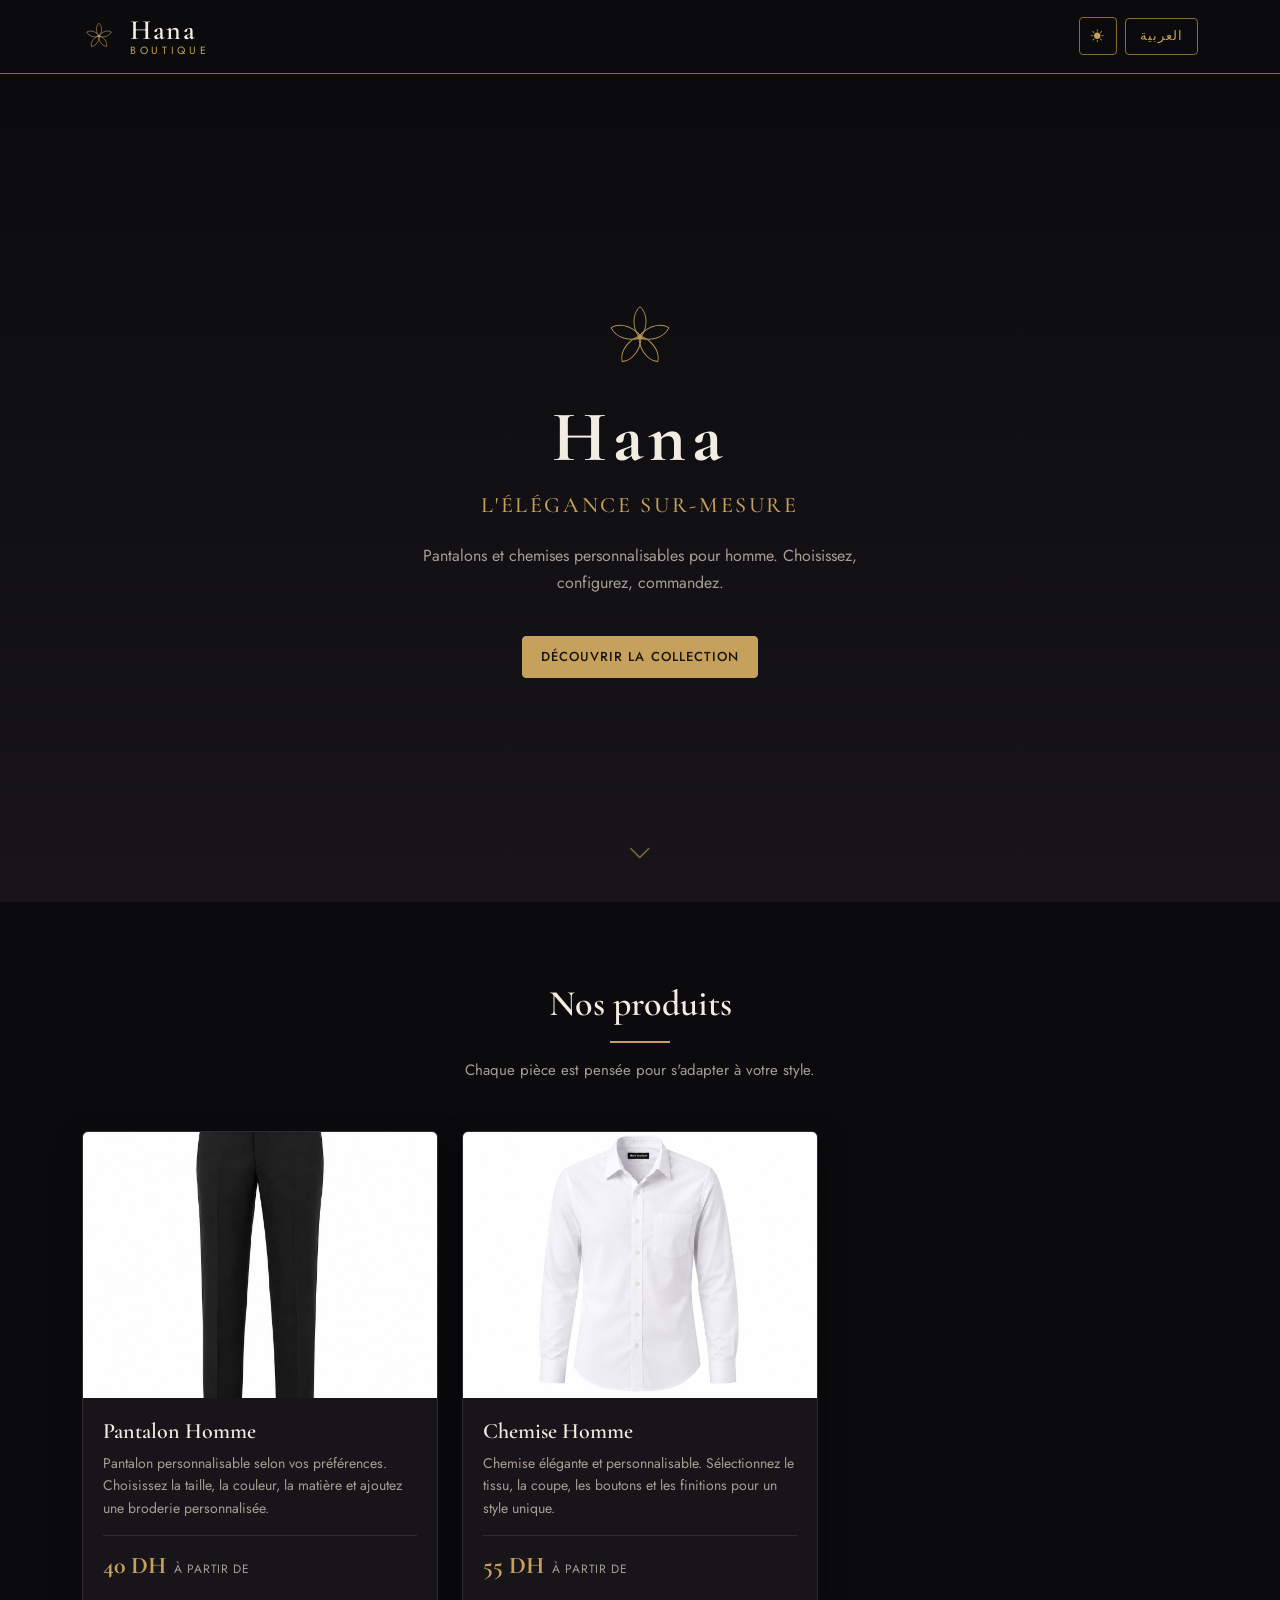
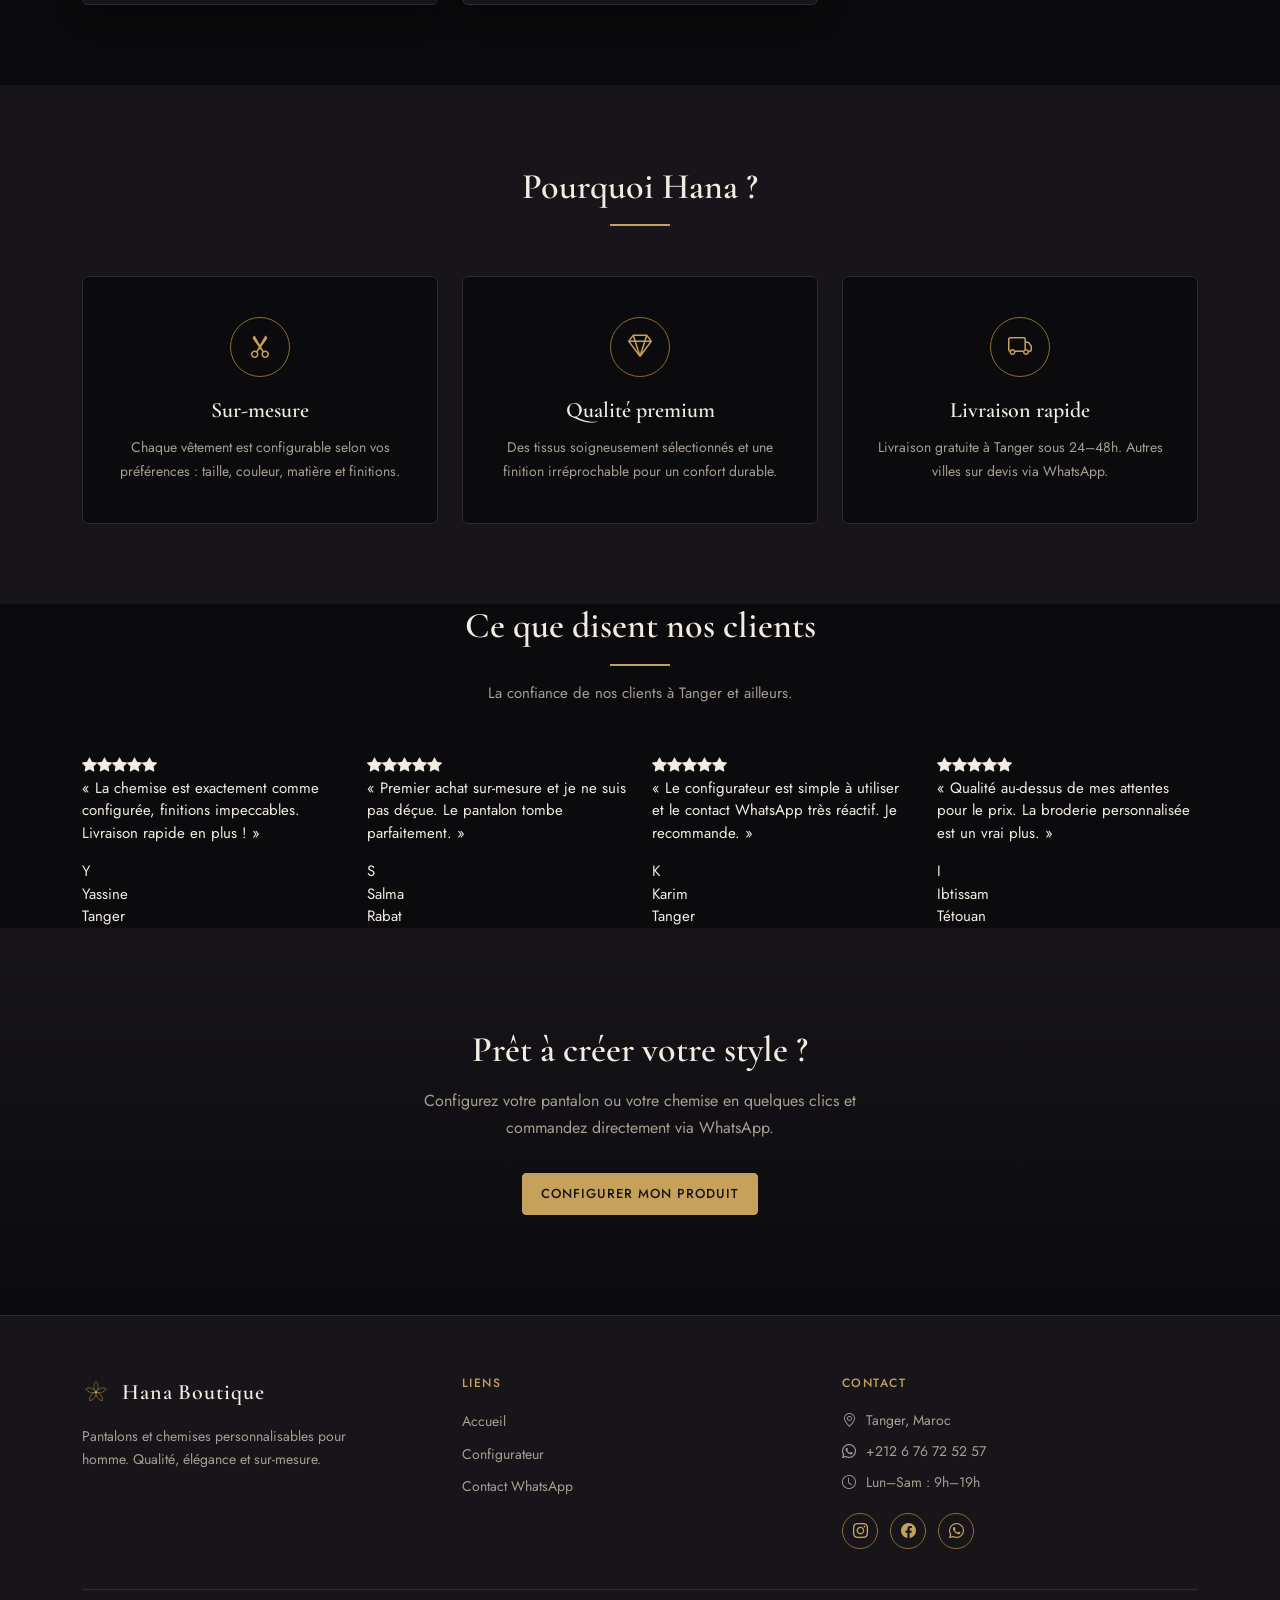
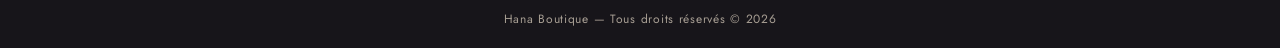
==== commit 5be9ad25: "Add files via upload" ====
--- a/index.html
+++ b/index.html
@@ -140,6 +140,79 @@
         </div>
     </section>
 
+    <!-- ================= AVIS CLIENTS ================= -->
+    <section class="section-avis">
+        <div class="container">
+            <div class="section-header text-center">
+                <h2 class="section-title" data-i18n="avisTitre">Ce que disent nos clients</h2>
+                <div class="section-separator"></div>
+                <p class="section-subtitle" data-i18n="avisSubtitle">La confiance de nos clients à Tanger et ailleurs.</p>
+            </div>
+            <div class="row g-4">
+                <div class="col-md-6 col-lg-3">
+                    <div class="avis-card">
+                        <div class="avis-etoiles">
+                            <i class="bi bi-star-fill"></i><i class="bi bi-star-fill"></i><i class="bi bi-star-fill"></i><i class="bi bi-star-fill"></i><i class="bi bi-star-fill"></i>
+                        </div>
+                        <p class="avis-texte" data-i18n="avis1Texte">« La chemise est exactement comme configurée, finitions impeccables. Livraison rapide en plus ! »</p>
+                        <div class="avis-auteur">
+                            <div class="avis-avatar">Y</div>
+                            <div>
+                                <div class="avis-nom">Yassine</div>
+                                <div class="avis-ville">Tanger</div>
+                            </div>
+                        </div>
+                    </div>
+                </div>
+                <div class="col-md-6 col-lg-3">
+                    <div class="avis-card">
+                        <div class="avis-etoiles">
+                            <i class="bi bi-star-fill"></i><i class="bi bi-star-fill"></i><i class="bi bi-star-fill"></i><i class="bi bi-star-fill"></i><i class="bi bi-star-fill"></i>
+                        </div>
+                        <p class="avis-texte" data-i18n="avis2Texte">« Premier achat sur-mesure et je ne suis pas déçue. Le pantalon tombe parfaitement. »</p>
+                        <div class="avis-auteur">
+                            <div class="avis-avatar">S</div>
+                            <div>
+                                <div class="avis-nom">Salma</div>
+                                <div class="avis-ville">Rabat</div>
+                            </div>
+                        </div>
+                    </div>
+                </div>
+                <div class="col-md-6 col-lg-3">
+                    <div class="avis-card">
+                        <div class="avis-etoiles">
+                            <i class="bi bi-star-fill"></i><i class="bi bi-star-fill"></i><i class="bi bi-star-fill"></i><i class="bi bi-star-fill"></i><i class="bi bi-star-fill"></i>
+                        </div>
+                        <p class="avis-texte" data-i18n="avis3Texte">« Le configurateur est simple à utiliser et le contact WhatsApp très réactif. Je recommande. »</p>
+                        <div class="avis-auteur">
+                            <div class="avis-avatar">K</div>
+                            <div>
+                                <div class="avis-nom">Karim</div>
+                                <div class="avis-ville">Tanger</div>
+                            </div>
+                        </div>
+                    </div>
+                </div>
+                <div class="col-md-6 col-lg-3">
+                    <div class="avis-card">
+                        <div class="avis-etoiles">
+                            <i class="bi bi-star-fill"></i><i class="bi bi-star-fill"></i><i class="bi bi-star-fill"></i><i class="bi bi-star-fill"></i><i class="bi bi-star-fill"></i>
+                        </div>
+                        <p class="avis-texte" data-i18n="avis4Texte">« Qualité au-dessus de mes attentes pour le prix. La broderie personnalisée est un vrai plus. »</p>
+                        <div class="avis-auteur">
+                            <div class="avis-avatar">I</div>
+                            <div>
+                                <div class="avis-nom">Ibtissam</div>
+                                <div class="avis-ville">Tétouan</div>
+                            </div>
+                        </div>
+                    </div>
+                </div>
+            </div>
+        </div>
+    </section>
+
     <!-- ================= CTA FINAL ================= -->
     <section class="section-cta">
         <div class="container text-center">
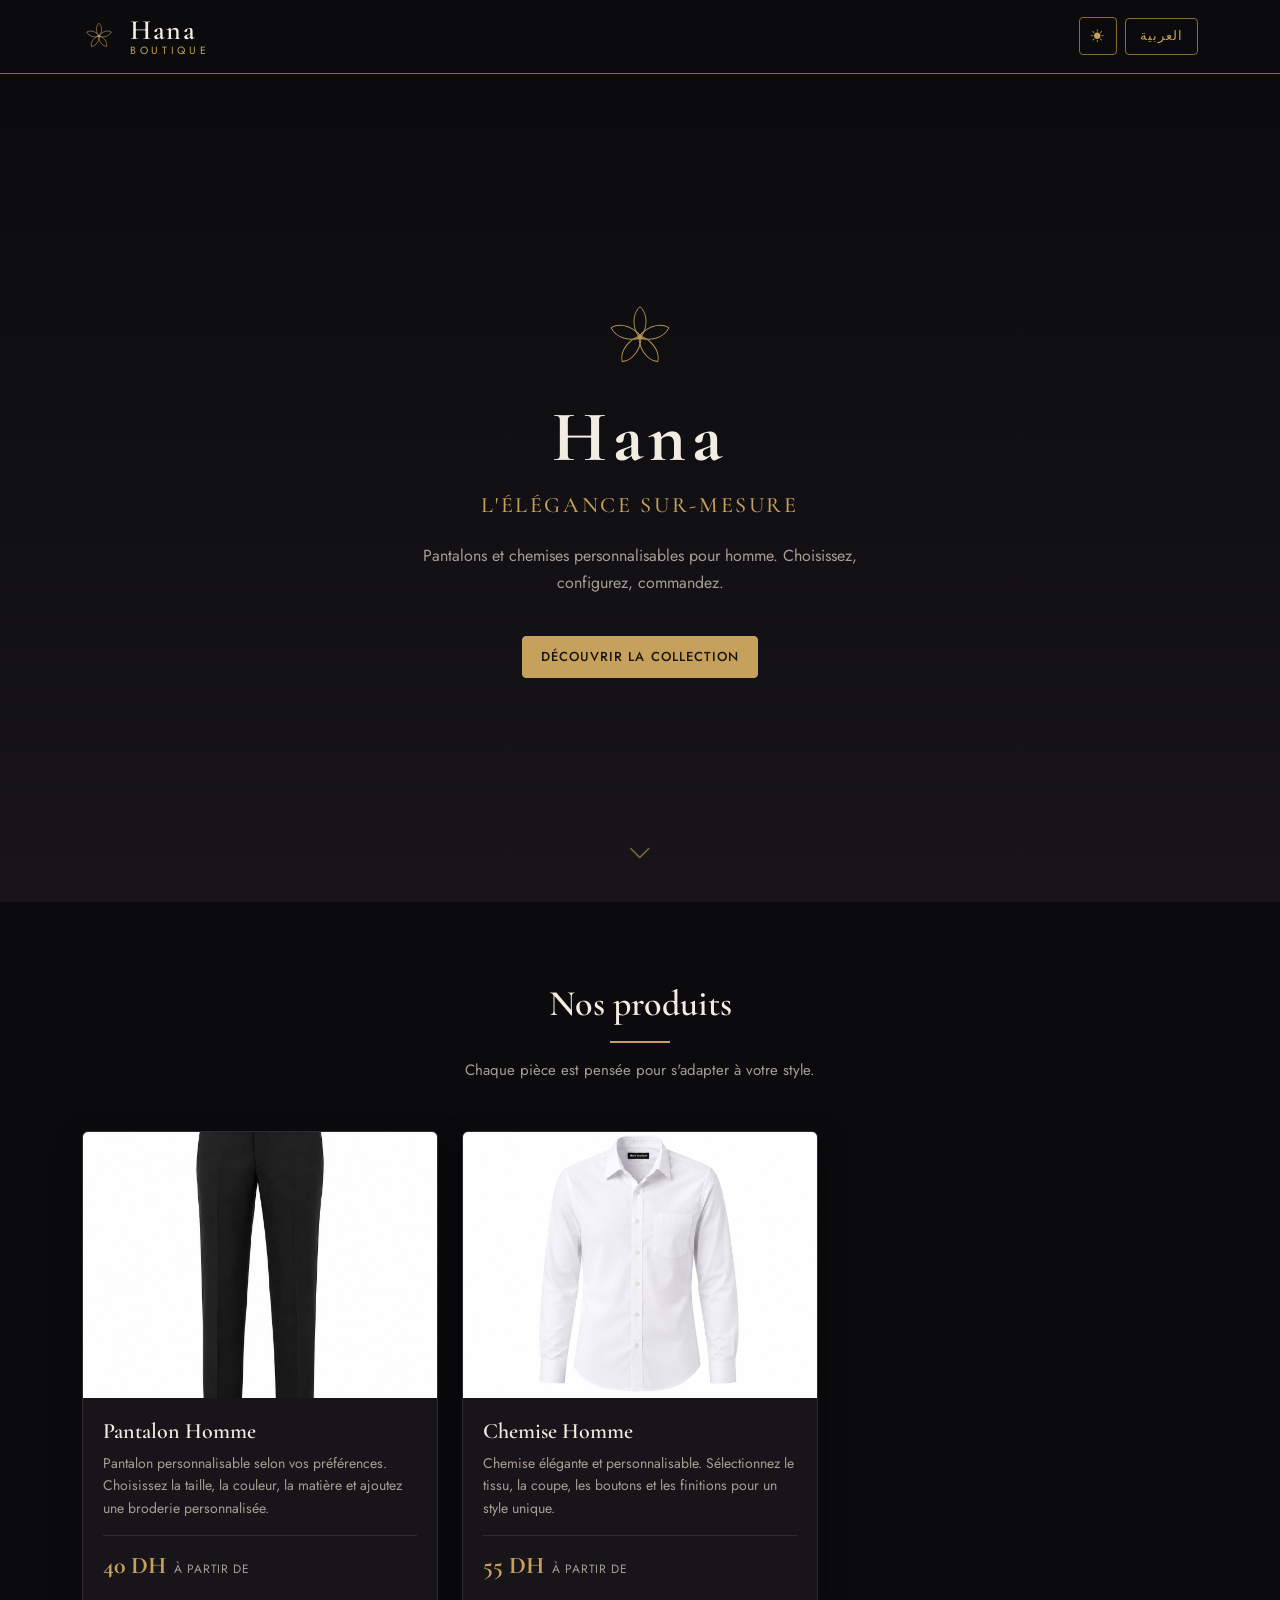
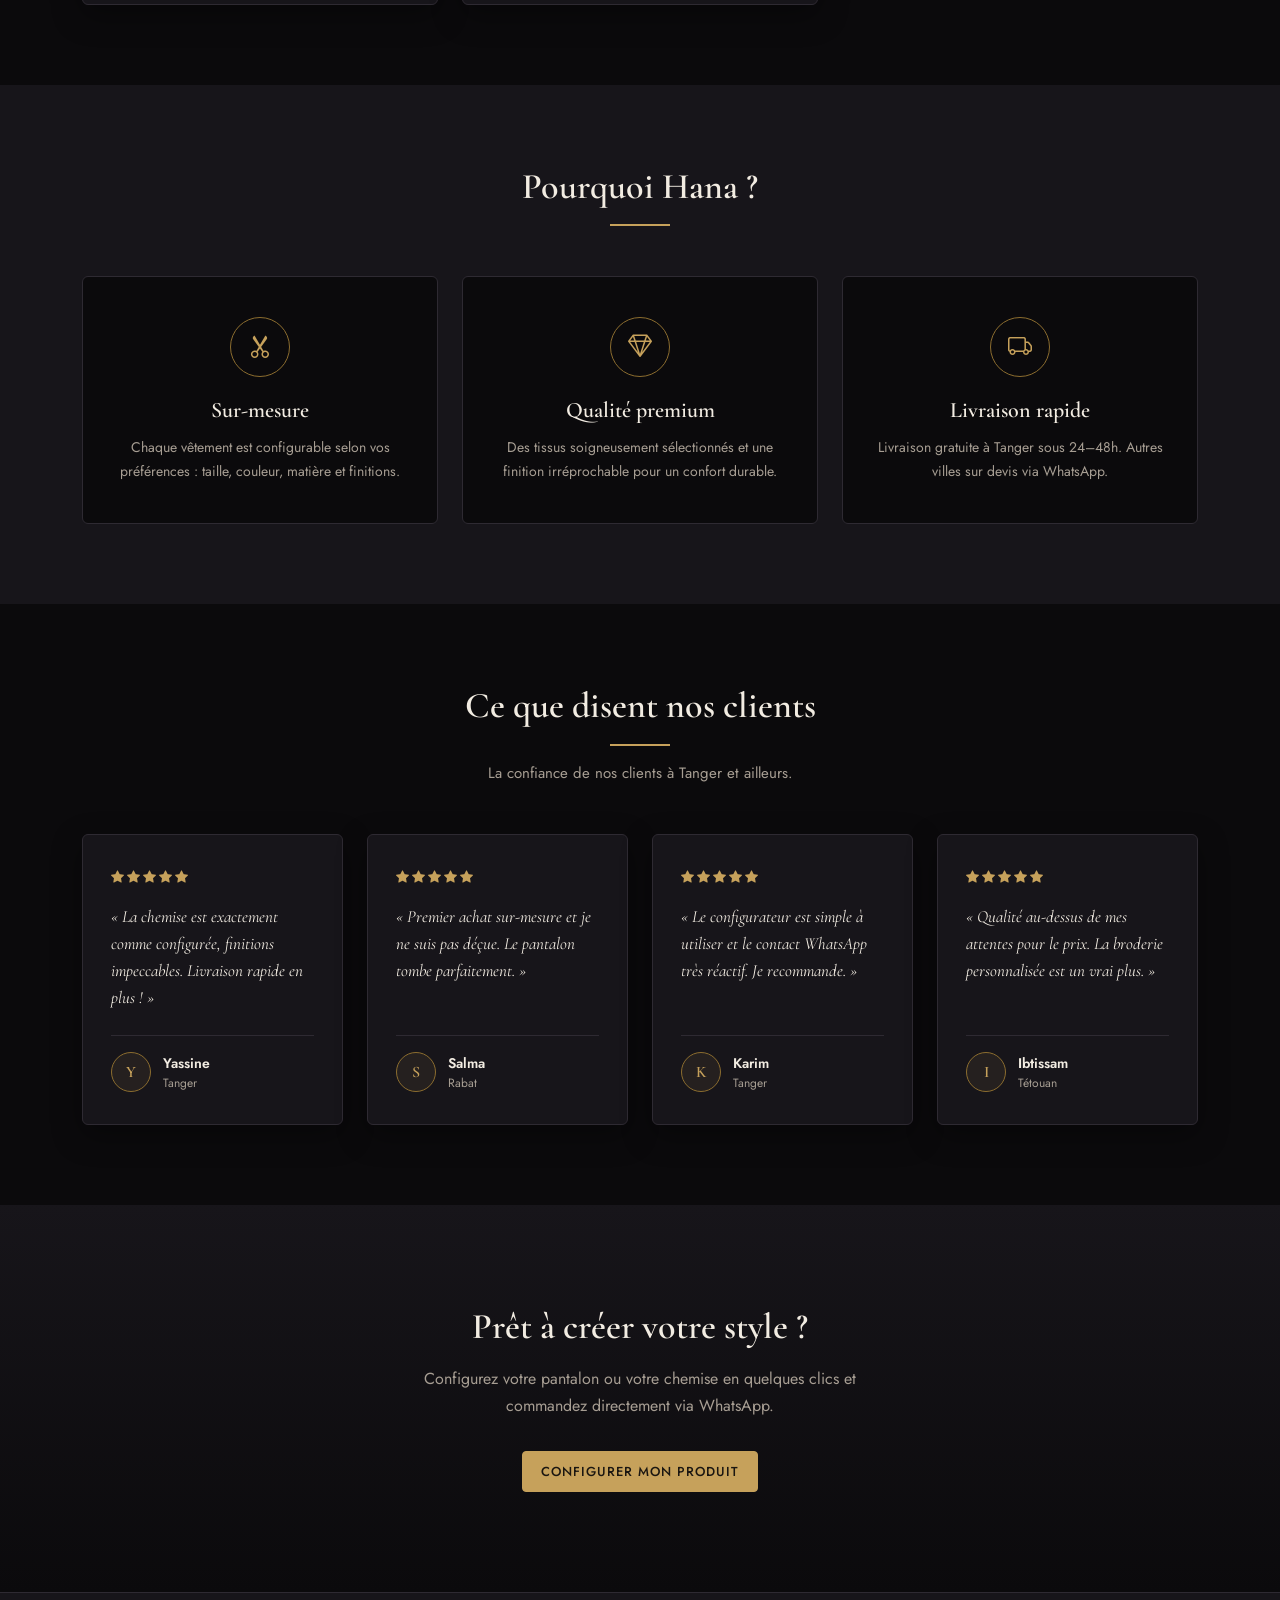
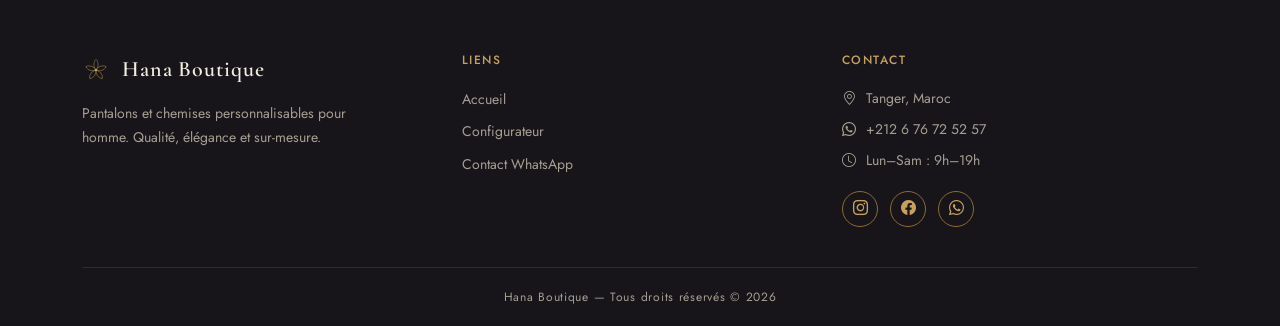
==== commit 0fa04e83: "Add files via upload" ====
--- a/index.html
+++ b/index.html
@@ -22,7 +22,7 @@
     <link href="https://cdn.jsdelivr.net/npm/bootstrap@5.3.7/dist/css/bootstrap.min.css" rel="stylesheet">
     <link href="https://cdn.jsdelivr.net/npm/bootstrap-icons@1.13.1/font/bootstrap-icons.css" rel="stylesheet">
 
-    <link rel="stylesheet" href="css/style.css?v=3">
+    <link rel="stylesheet" href="css/style.css?v=4">
 </head>
 
 <body>
@@ -273,7 +273,7 @@
     </footer>
 
     <!-- ================= SCRIPTS ================= -->
-    <script type="module" src="js/accueil.js?v=3"></script>
+    <script type="module" src="js/accueil.js?v=4"></script>
     <script src="https://cdn.jsdelivr.net/npm/bootstrap@5.3.7/dist/js/bootstrap.bundle.min.js"></script>
 <!-- Bouton ScrollToTop -->
 <button class="scroll-to-top" id="scrollTopBtn" aria-label="Remonter en haut">
--- a/css/style.css
+++ b/css/style.css
@@ -517,6 +517,89 @@
     color: var(--text-muted);
     line-height: 1.7;
     margin-bottom: 0;
+    transition: color .35s ease;
+}
+
+/* =====================================================
+   AVIS CLIENTS
+===================================================== */
+
+.section-avis{
+    padding: 80px 0;
+    background: var(--bg);
+    transition: background-color .35s ease;
+}
+
+.avis-card{
+    background: var(--surface);
+    border: 1px solid var(--border);
+    border-radius: var(--radius-lg);
+    padding: 32px 28px;
+    height: 100%;
+    display: flex;
+    flex-direction: column;
+    transition: var(--transition);
+    box-shadow: var(--shadow);
+}
+
+.avis-card:hover{
+    transform: translateY(-4px);
+    border-color: var(--gold-deep);
+}
+
+.avis-etoiles{
+    color: var(--gold);
+    font-size: 13px;
+    letter-spacing: 3px;
+    margin-bottom: 16px;
+}
+
+.avis-texte{
+    font-family: var(--font-display);
+    font-size: 17px;
+    font-style: italic;
+    color: var(--text);
+    line-height: 1.6;
+    flex-grow: 1;
+    margin-bottom: 24px;
+    transition: color .35s ease;
+}
+
+.avis-auteur{
+    display: flex;
+    align-items: center;
+    gap: 12px;
+    border-top: 1px solid var(--border);
+    padding-top: 16px;
+    transition: border-color .35s ease;
+}
+
+.avis-avatar{
+    width: 40px;
+    height: 40px;
+    flex-shrink: 0;
+    border-radius: 50%;
+    border: 1px solid var(--gold-deep);
+    color: var(--gold);
+    background: rgba(198,161,91,.08);
+    display: flex;
+    align-items: center;
+    justify-content: center;
+    font-family: var(--font-display);
+    font-size: 16px;
+    font-weight: 600;
+}
+
+.avis-nom{
+    font-size: 14px;
+    font-weight: 600;
+    color: var(--text);
+    transition: color .35s ease;
+}
+
+.avis-ville{
+    font-size: 12px;
+    color: var(--text-muted);
     transition: color .35s ease;
 }
 
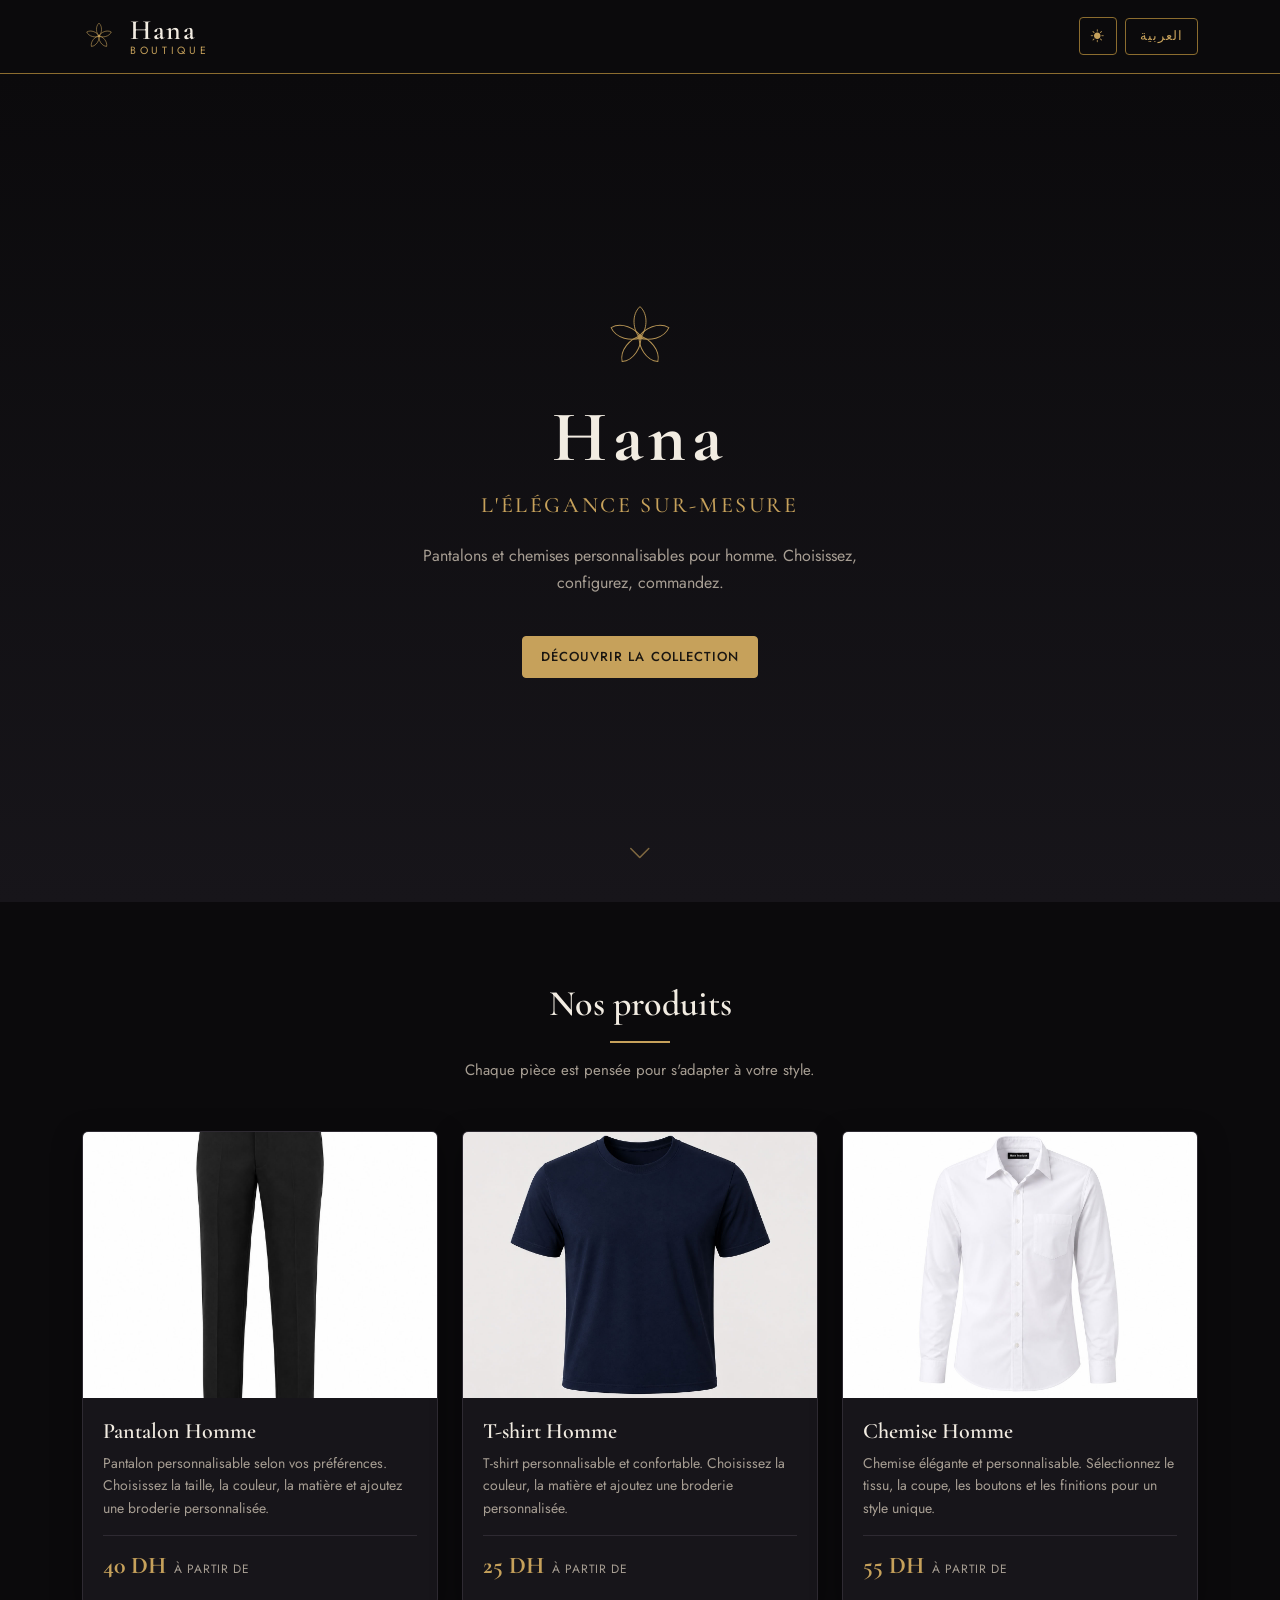
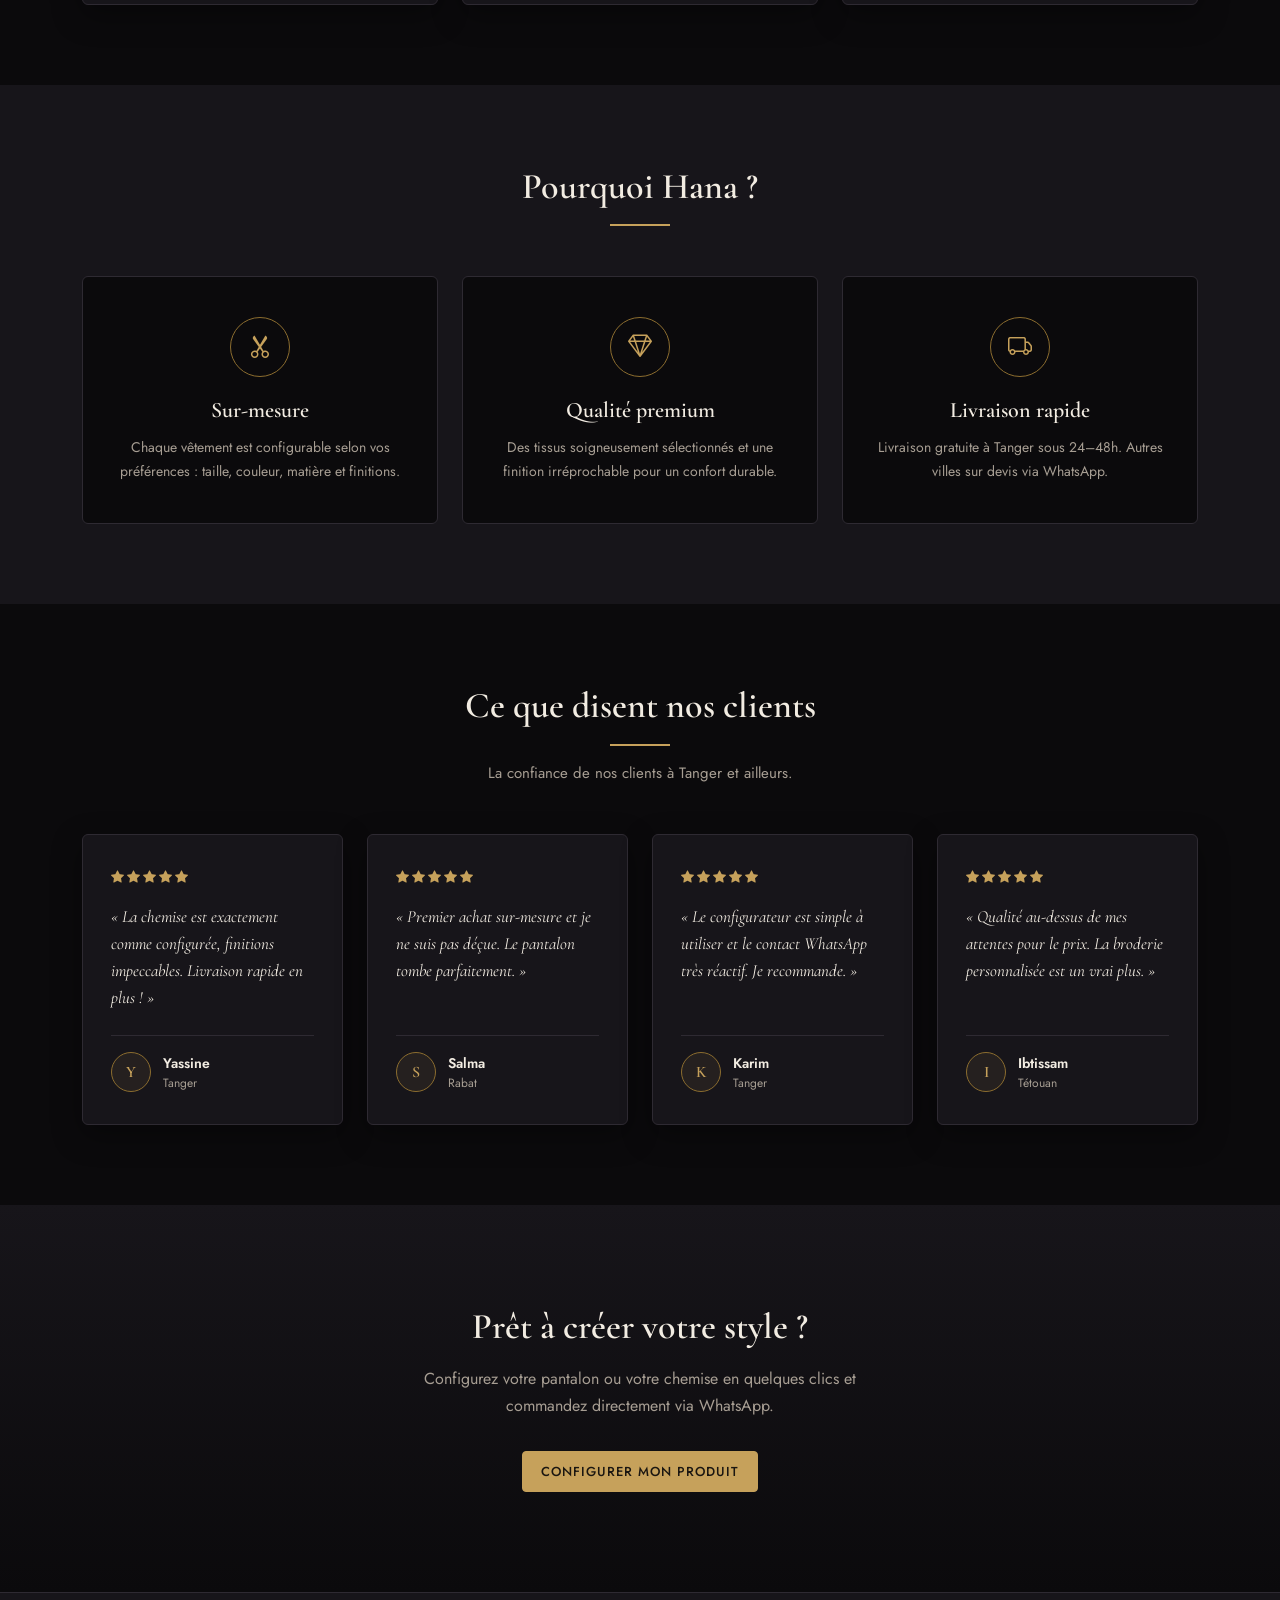
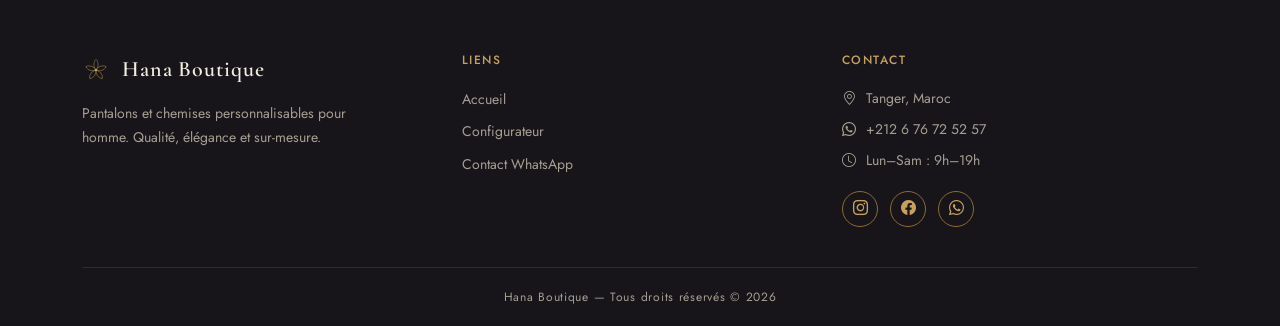
==== commit 635fde84: "Add files via upload" ====
--- a/index.html
+++ b/index.html
@@ -5,12 +5,14 @@
     <meta charset="UTF-8">
     <meta name="viewport" content="width=device-width, initial-scale=1.0">
     <title>Hana Boutique — L'élégance sur-mesure</title>
-    <meta name="description" content="Hana Boutique — pantalons et chemises pour homme personnalisables. Qualité premium, livraison rapide à Tanger.">
+    <meta name="description" content="Hana Boutique — pantalons, chemises et t-shirts pour homme personnalisables. Qualité premium, livraison rapide à Tanger.">
+    <link rel="canonical" href="https://khamil-design.github.io/Hana_boutique/">
 
     <meta property="og:type" content="website">
     <meta property="og:title" content="Hana Boutique">
-    <meta property="og:description" content="Pantalons et chemises pour homme personnalisables, faits sur-mesure selon vos préférences.">
+    <meta property="og:description" content="Pantalons, chemises et t-shirts pour homme personnalisables, faits sur-mesure selon vos préférences.">
     <meta property="og:image" content="https://khamil-design.github.io/Hana_boutique/images/favicon.svg">
+    <meta property="og:url" content="https://khamil-design.github.io/Hana_boutique/">
     <meta property="og:locale" content="fr_FR">
 
     <link rel="icon" type="image/svg+xml" href="images/favicon.svg">
@@ -23,6 +25,23 @@
     <link href="https://cdn.jsdelivr.net/npm/bootstrap-icons@1.13.1/font/bootstrap-icons.css" rel="stylesheet">
 
     <link rel="stylesheet" href="css/style.css?v=4">
+
+    <script type="application/ld+json">
+    {
+      "@context": "https://schema.org",
+      "@type": "ClothingStore",
+      "name": "Hana Boutique",
+      "description": "Pantalons, chemises et t-shirts pour homme personnalisables, faits sur-mesure.",
+      "url": "https://khamil-design.github.io/Hana_boutique/",
+      "image": "https://khamil-design.github.io/Hana_boutique/images/favicon.svg",
+      "address": {
+        "@type": "PostalAddress",
+        "addressLocality": "Tanger",
+        "addressCountry": "MA"
+      },
+      "priceRange": "25-55 DH"
+    }
+    </script>
 </head>
 
 <body>
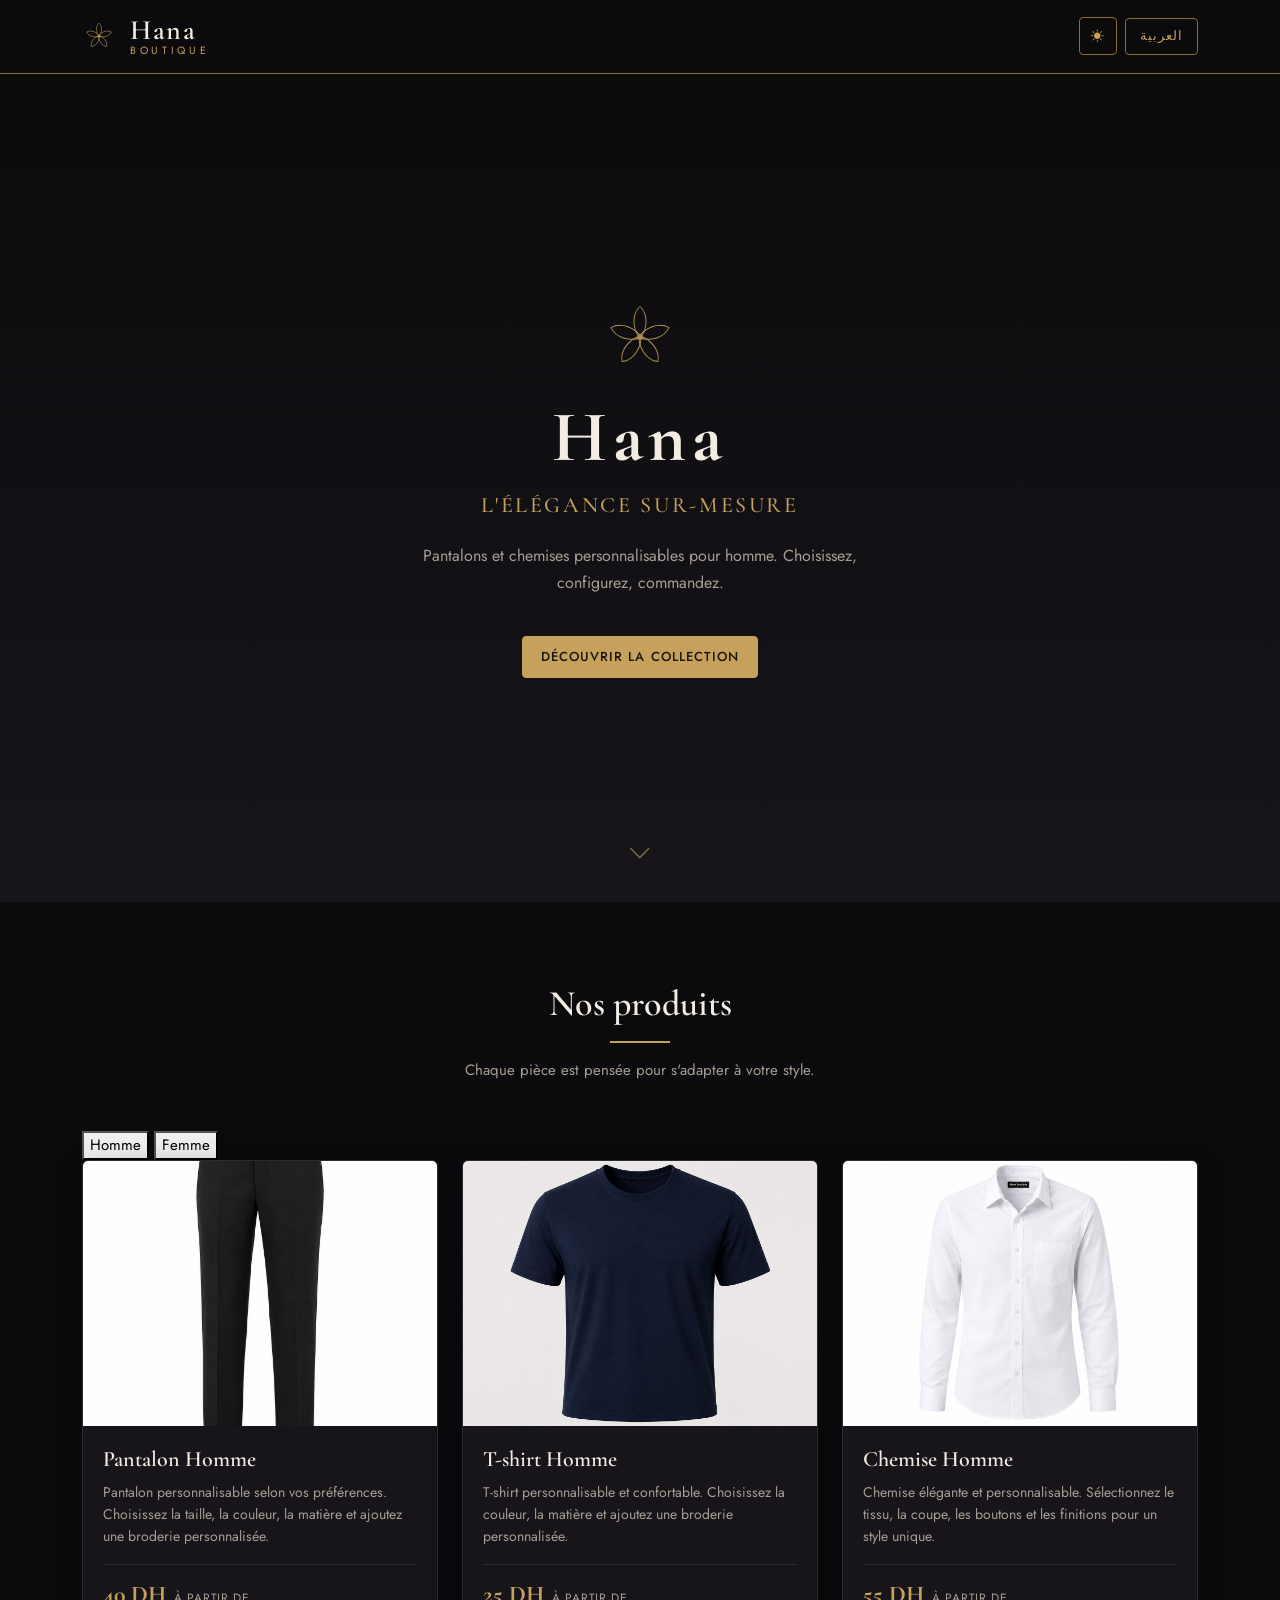
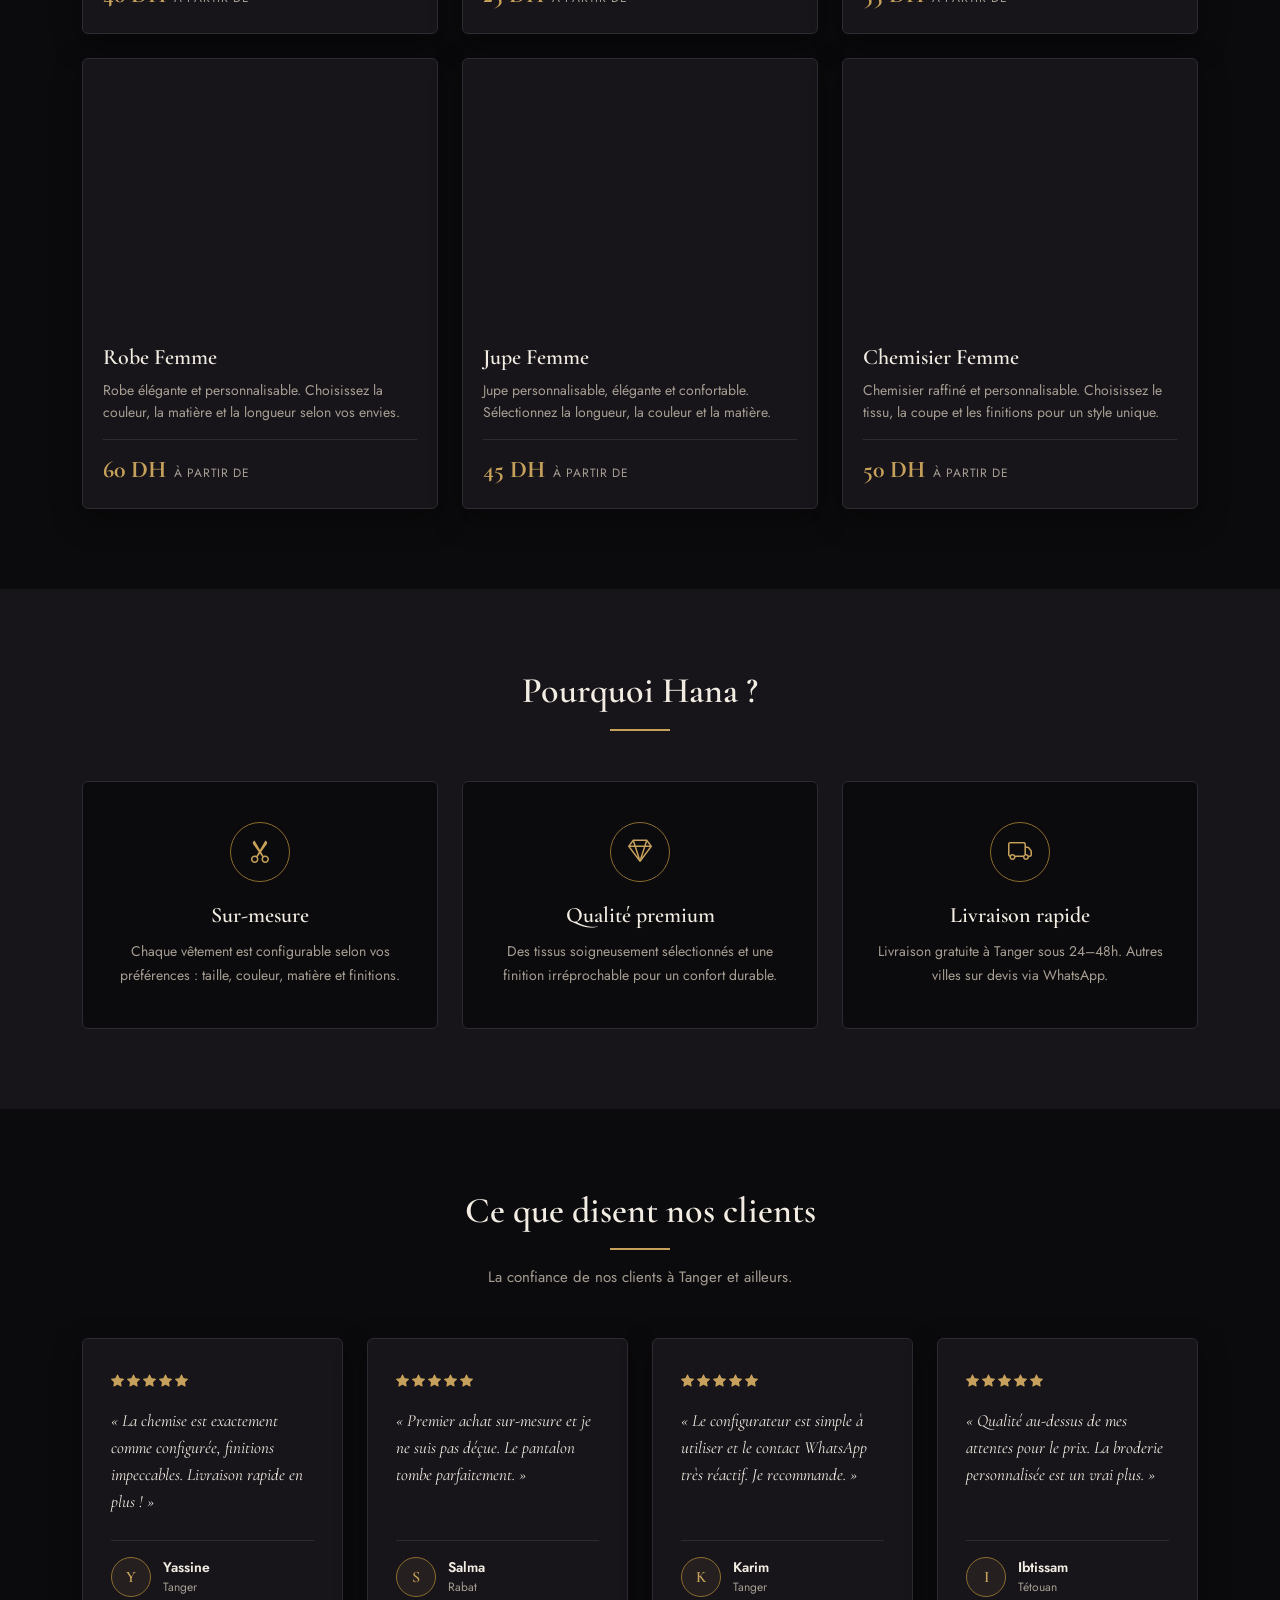
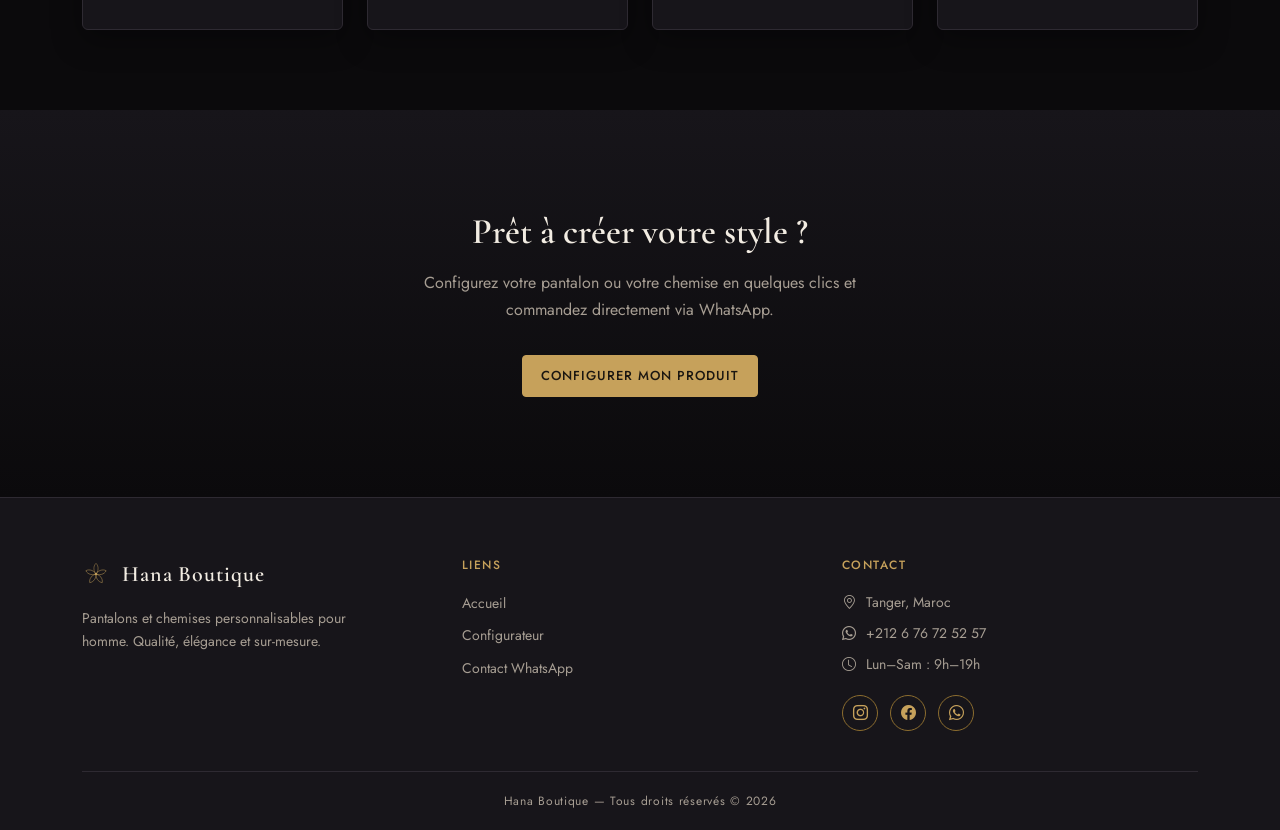
==== commit eacbaa53: "Add files via upload" ====
--- a/index.html
+++ b/index.html
@@ -109,6 +109,11 @@
                 <div class="section-separator"></div>
                 <p class="section-subtitle" data-i18n="produitsSubtitle">Chaque pièce est pensée pour s'adapter à votre style.</p>
             </div>
+
+            <div class="genre-tabs" role="tablist">
+                <button type="button" class="genre-tab active" data-genre="homme" role="tab" aria-selected="true" data-i18n="ongletHomme">Homme</button>
+                <button type="button" class="genre-tab" data-genre="femme" role="tab" aria-selected="false" data-i18n="ongletFemme">Femme</button>
+            </div>
             <div id="produitsGrid" class="row g-4">
                 <!-- Généré dynamiquement par accueil.js -->
                 <div class="col-12 text-center py-5">
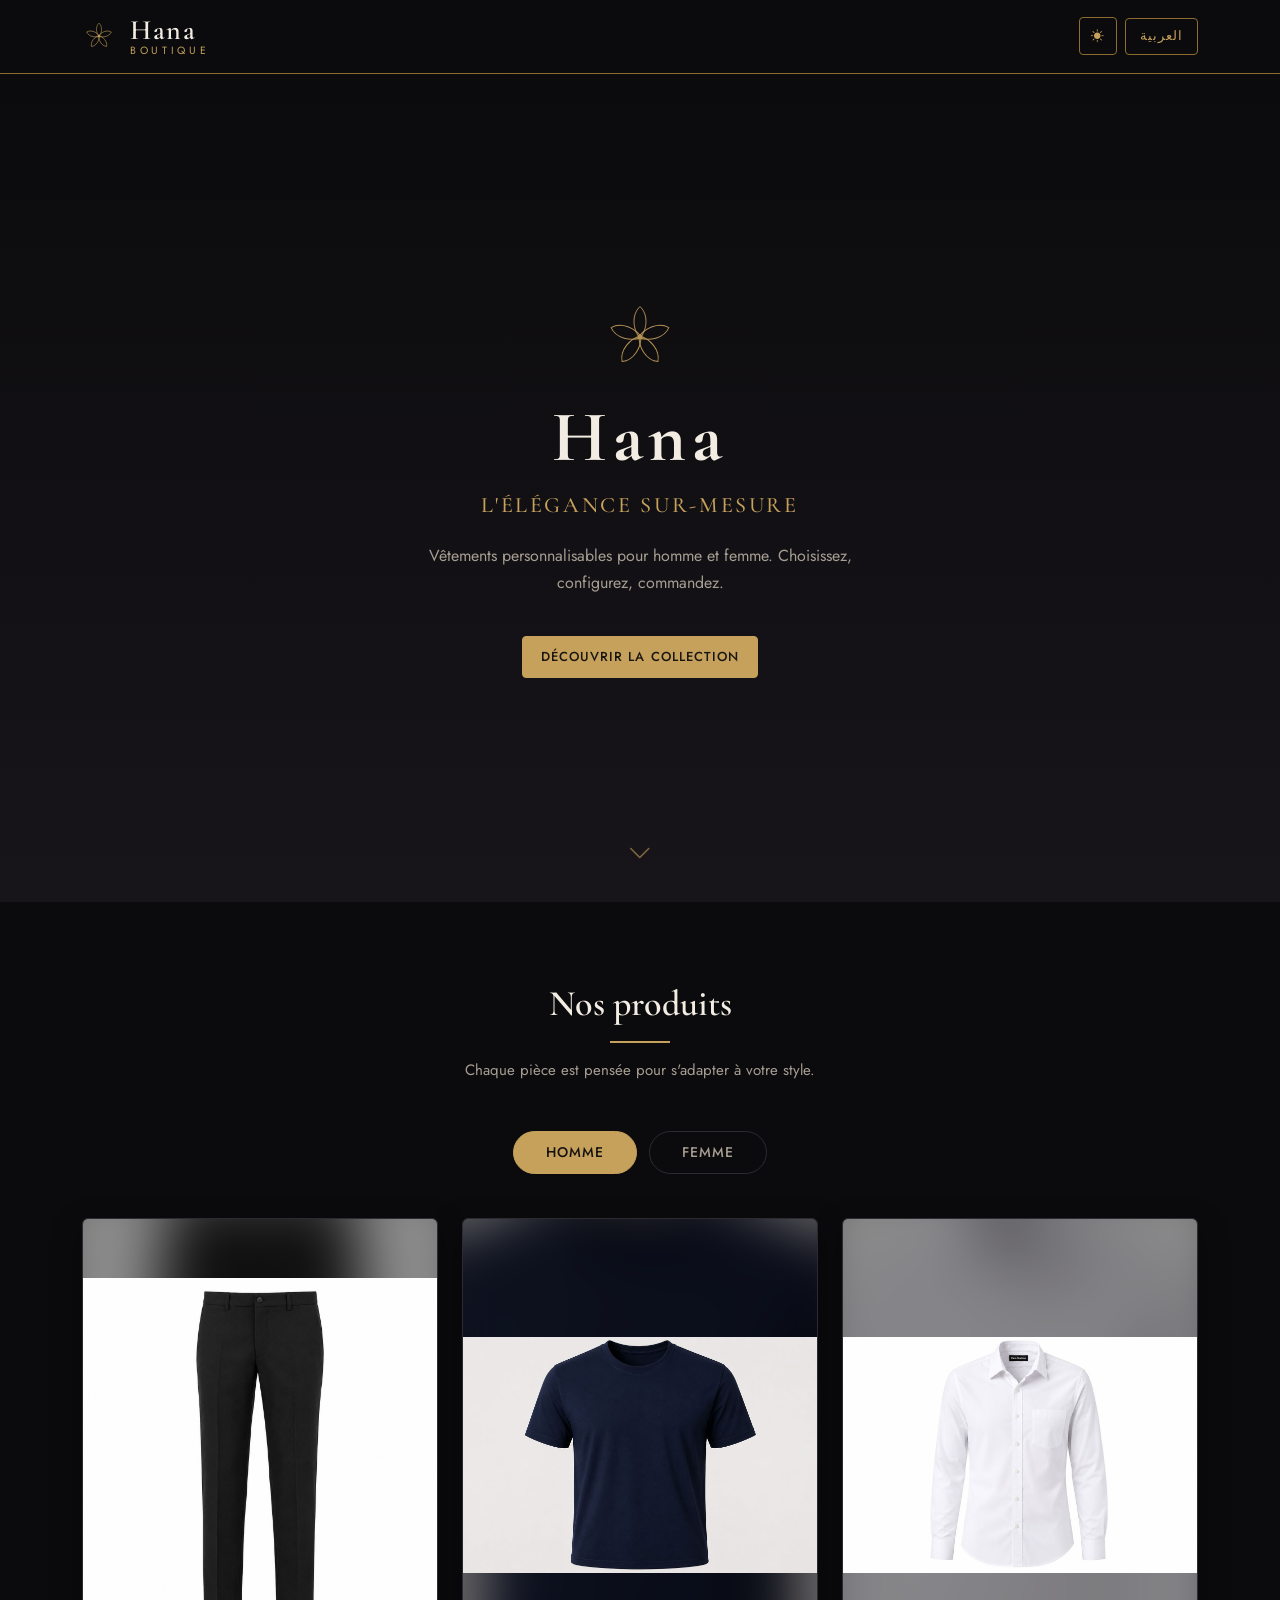
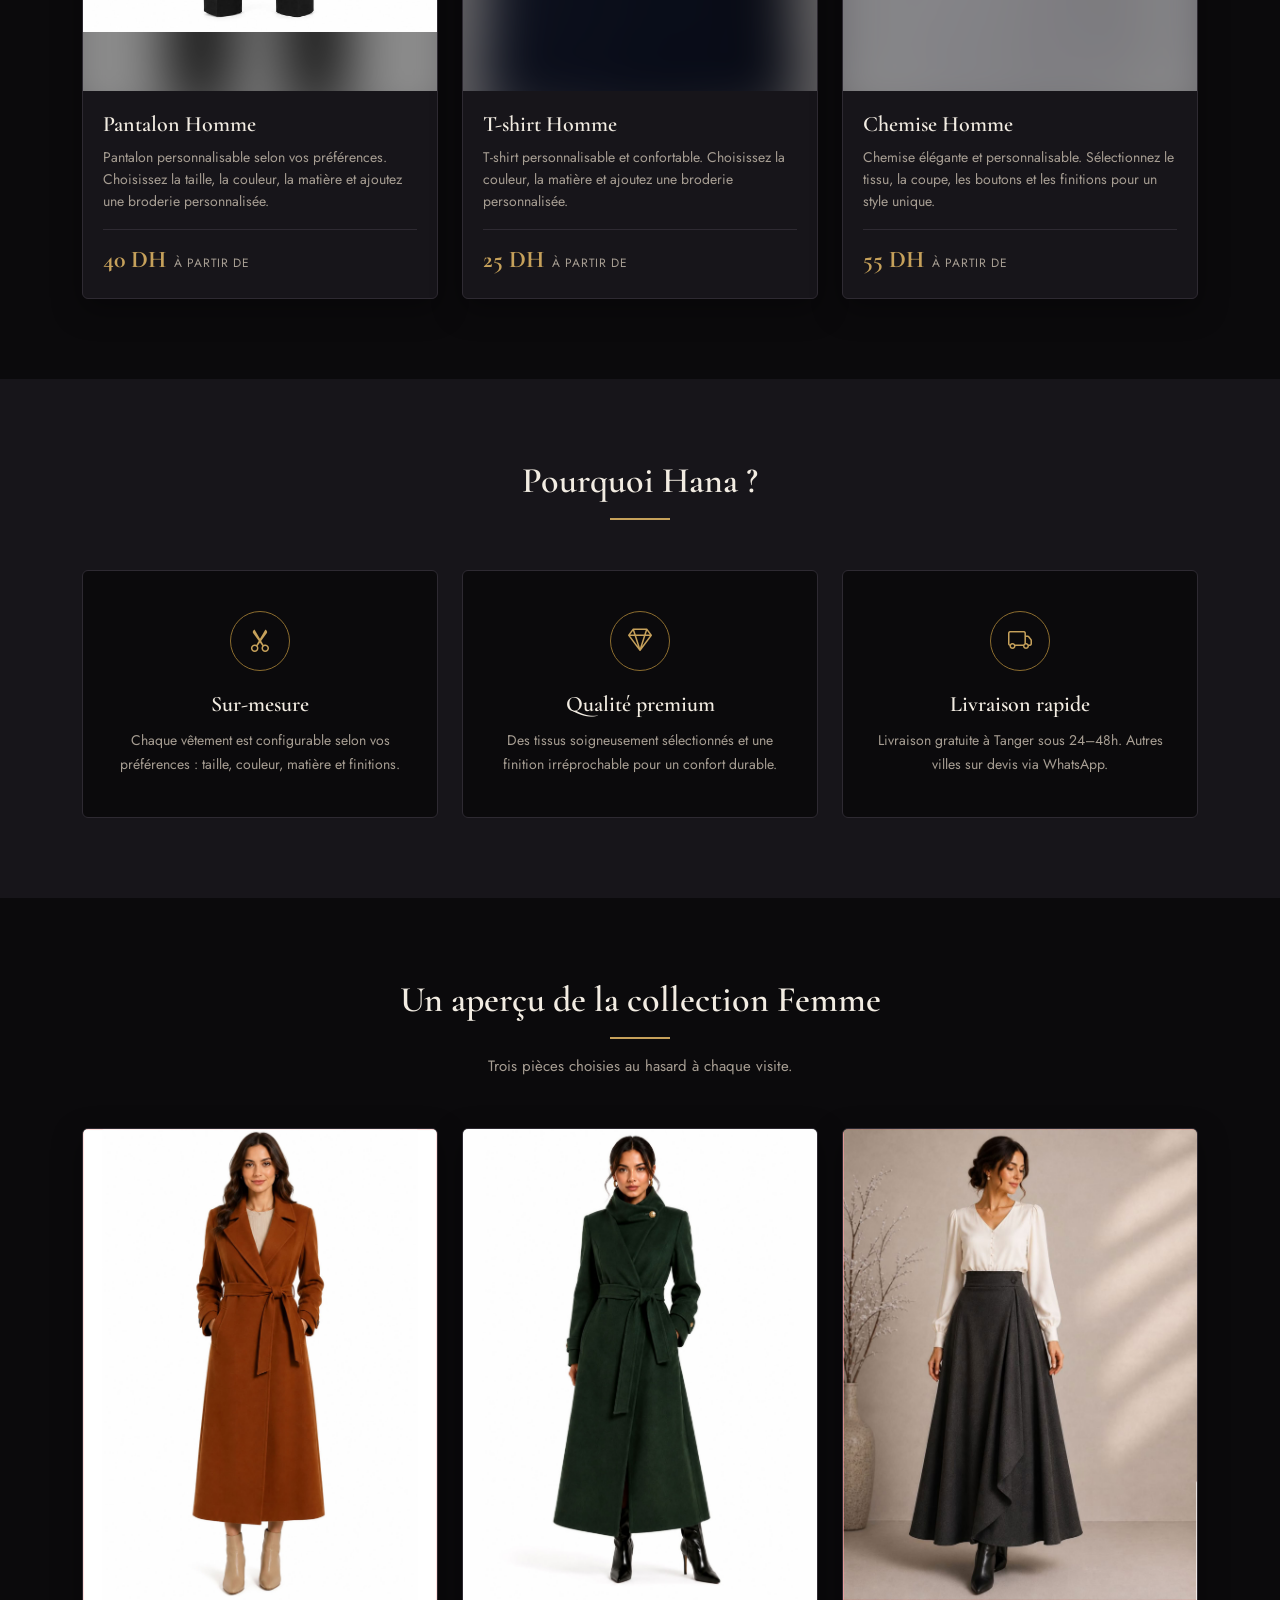
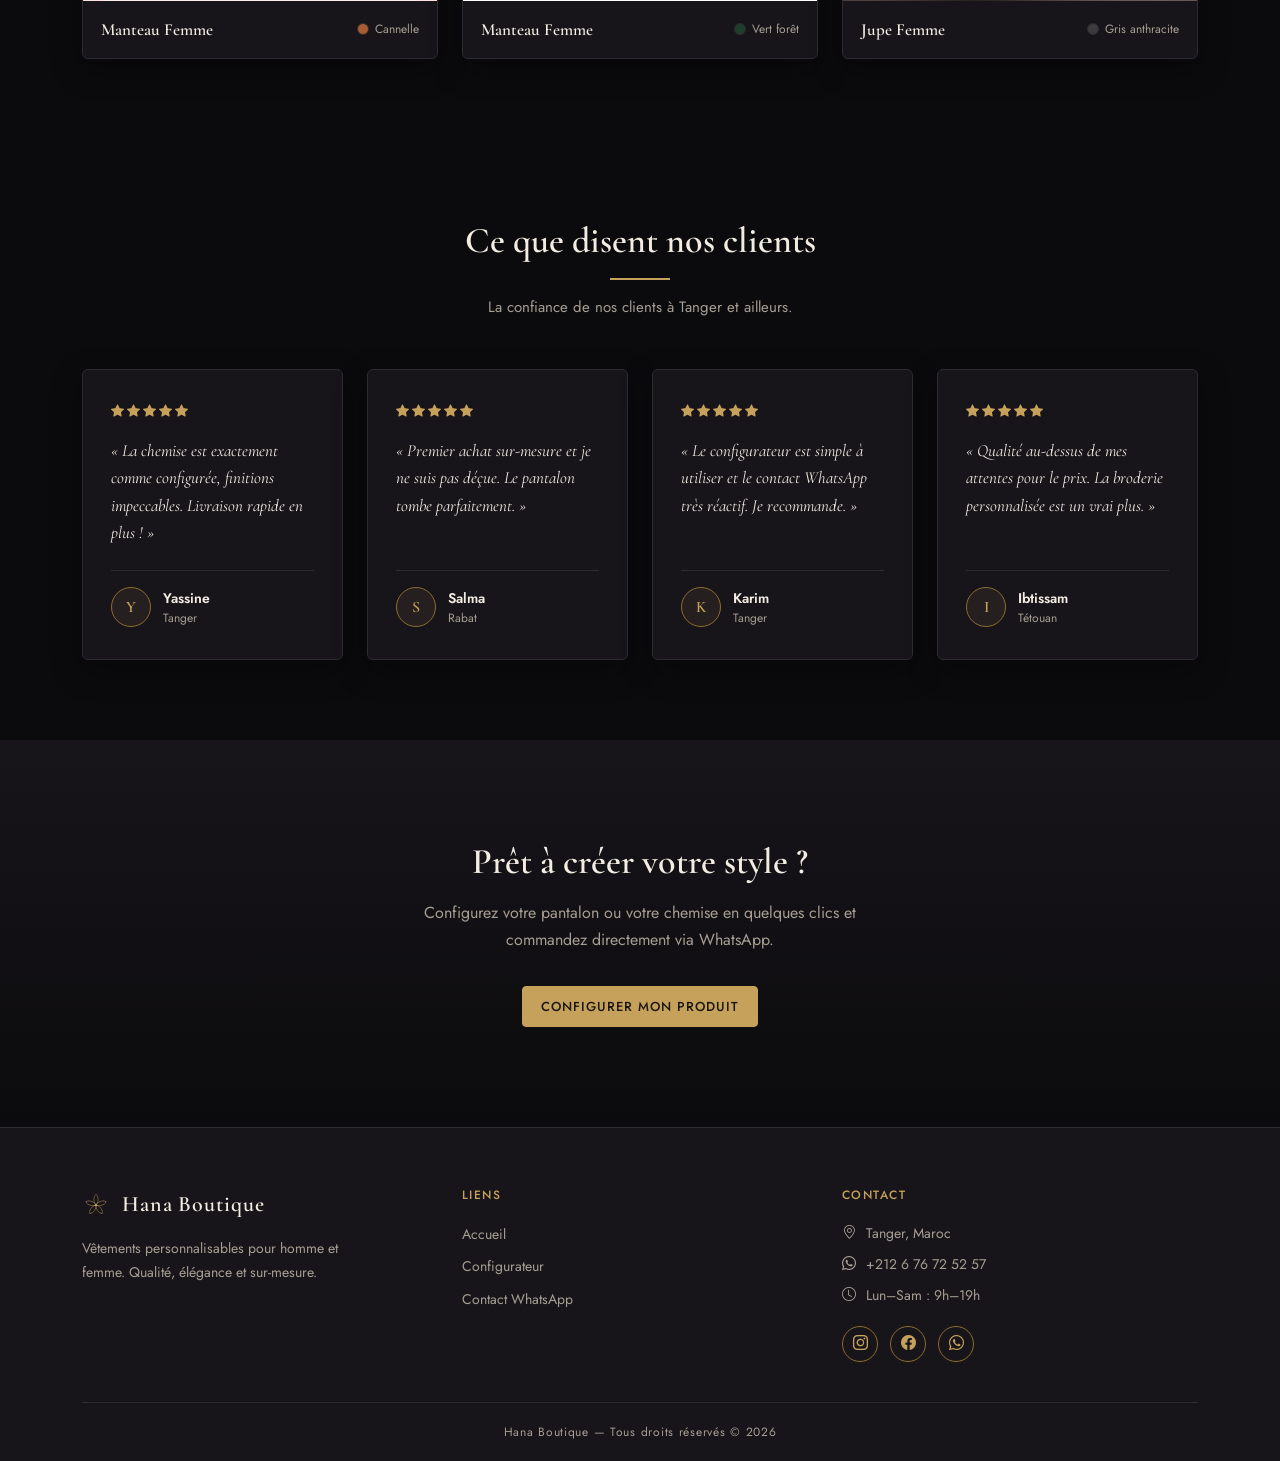
==== commit 588656e0: "aperçu images femme" ====
--- a/index.html
+++ b/index.html
@@ -164,6 +164,18 @@
         </div>
     </section>
 
+    <!-- ================= APERÇU ALÉATOIRE (FEMME) ================= -->
+    <section class="section-apercu">
+        <div class="container">
+            <div class="section-header text-center">
+                <h2 class="section-title" data-i18n="apercuTitre">Un aperçu de la collection Femme</h2>
+                <div class="section-separator"></div>
+                <p class="section-subtitle" data-i18n="apercuSubtitle">Trois pièces choisies au hasard à chaque visite.</p>
+            </div>
+            <div class="row g-4" id="apercuGrid"></div>
+        </div>
+    </section>
+
     <!-- ================= AVIS CLIENTS ================= -->
     <section class="section-avis">
         <div class="container">
--- a/css/style.css
+++ b/css/style.css
@@ -331,6 +331,48 @@
 }
 
 /* =====================================================
+   ONGLETS HOMME / FEMME
+===================================================== */
+
+.genre-tabs{
+    display: flex;
+    justify-content: center;
+    gap: 12px;
+    margin-bottom: 44px;
+}
+
+.genre-tab{
+    font-family: var(--font-body);
+    font-size: 14px;
+    font-weight: 500;
+    letter-spacing: 1px;
+    text-transform: uppercase;
+    padding: 10px 32px;
+    background: transparent;
+    color: var(--text-muted);
+    border: 1px solid var(--border);
+    border-radius: 999px;
+    cursor: pointer;
+    transition: var(--transition);
+}
+
+.genre-tab:hover{
+    color: var(--gold);
+    border-color: var(--gold-deep);
+}
+
+.genre-tab.active{
+    background: var(--gold);
+    color: #14120F;
+    border-color: var(--gold);
+}
+
+.genre-tabs-inline{
+    justify-content: flex-start;
+    margin-bottom: 20px;
+}
+
+/* =====================================================
    CARDS PRODUITS (ACCUEIL)
 ===================================================== */
 
@@ -359,13 +401,26 @@
 .produit-image-wrapper{
     position: relative;
     overflow: hidden;
-    aspect-ratio: 4/3;
+    aspect-ratio: 3/4;
+    background: var(--surface-alt);
+}
+
+.produit-image-backdrop{
+    position: absolute;
+    inset: 0;
+    background-size: cover;
+    background-position: center;
+    filter: blur(24px) brightness(.55) saturate(1.15);
+    transform: scale(1.2);
+    z-index: 0;
 }
 
 .produit-image{
+    position: relative;
+    z-index: 1;
     width: 100%;
     height: 100%;
-    object-fit: cover;
+    object-fit: contain;
     transition: transform .5s ease;
 }
 
@@ -521,8 +576,101 @@
 }
 
 /* =====================================================
-   AVIS CLIENTS
-===================================================== */
+   APERÇU ALÉATOIRE (FEMME)
+===================================================== */
+
+.section-apercu{
+    padding: 80px 0;
+    background: var(--bg);
+    transition: background-color .35s ease;
+}
+
+.apercu-card{
+    background: var(--surface);
+    border: 1px solid var(--border);
+    border-radius: var(--radius-lg);
+    overflow: hidden;
+    transition: var(--transition);
+    box-shadow: var(--shadow);
+    height: 100%;
+    display: flex;
+    flex-direction: column;
+}
+
+.apercu-card:hover{
+    transform: translateY(-6px);
+    box-shadow: 0 16px 40px rgba(0,0,0,.25);
+    border-color: var(--gold-deep);
+}
+
+[data-theme="light"] .apercu-card:hover{
+    box-shadow: 0 16px 40px rgba(0,0,0,.1);
+}
+
+.apercu-image-wrapper{
+    position: relative;
+    overflow: hidden;
+    aspect-ratio: 3/4;
+    background: var(--surface-alt);
+}
+
+.apercu-image-backdrop{
+    position: absolute;
+    inset: 0;
+    background-size: cover;
+    background-position: center;
+    filter: blur(24px) brightness(.55) saturate(1.15);
+    transform: scale(1.2);
+    z-index: 0;
+}
+
+.apercu-image{
+    position: relative;
+    z-index: 1;
+    width: 100%;
+    height: 100%;
+    object-fit: contain;
+    transition: transform .5s ease;
+}
+
+.apercu-card:hover .apercu-image{
+    transform: scale(1.06);
+}
+
+.apercu-legende{
+    padding: 16px 18px;
+    display: flex;
+    align-items: center;
+    justify-content: space-between;
+    gap: 10px;
+}
+
+.apercu-nom{
+    font-family: var(--font-display);
+    font-size: 17px;
+    font-weight: 600;
+    color: var(--text);
+    transition: color .35s ease;
+}
+
+.apercu-couleur{
+    font-size: 12px;
+    color: var(--text-muted);
+    display: flex;
+    align-items: center;
+    gap: 6px;
+    white-space: nowrap;
+}
+
+.apercu-pastille{
+    width: 12px;
+    height: 12px;
+    border-radius: 50%;
+    border: 1px solid var(--border);
+    flex-shrink: 0;
+}
+
+
 
 .section-avis{
     padding: 80px 0;
@@ -859,14 +1007,33 @@
    IMAGE
 ===================================================== */
 
+.gallery-image-box{
+    position: relative;
+    width: 100%;
+    aspect-ratio: 3/4;
+    overflow: hidden;
+    background: var(--surface-alt);
+    border: 1px solid var(--border);
+    border-radius: var(--radius);
+    transition: background-color .35s ease, border-color .35s ease;
+}
+
+.product-image-backdrop{
+    position: absolute;
+    inset: 0;
+    background-size: cover;
+    background-position: center;
+    filter: blur(28px) brightness(.55) saturate(1.15);
+    transform: scale(1.2);
+    z-index: 0;
+}
+
 #productImage{
+    position: relative;
+    z-index: 1;
     width:100%;
-    height:500px;
-    object-fit:cover;
-    background:var(--surface-alt);
-    border:1px solid var(--border);
-    border-radius:var(--radius);
-    transition: background-color .35s ease, border-color .35s ease;
+    height:100%;
+    object-fit:contain;
 }
 
 .border-success{
@@ -1164,7 +1331,9 @@
 }
 
 #productImage{
-    transition: opacity .28s ease-in-out, background-color .35s ease, border-color .35s ease;
+    position: relative;
+    z-index: 1;
+    transition: opacity .28s ease-in-out;
 }
 
 .gallery-viewer img{
@@ -1488,9 +1657,6 @@
 ===================================================== */
 
 @media(max-width:992px){
-    #productImage{
-        height:350px;
-    }
     .hero-title{
         font-size: 52px;
     }
@@ -1505,9 +1671,6 @@
         flex-direction:column;
         gap:12px;
         text-align:center;
-    }
-    #productImage{
-        height:280px;
     }
     .btn{
         width:100%;
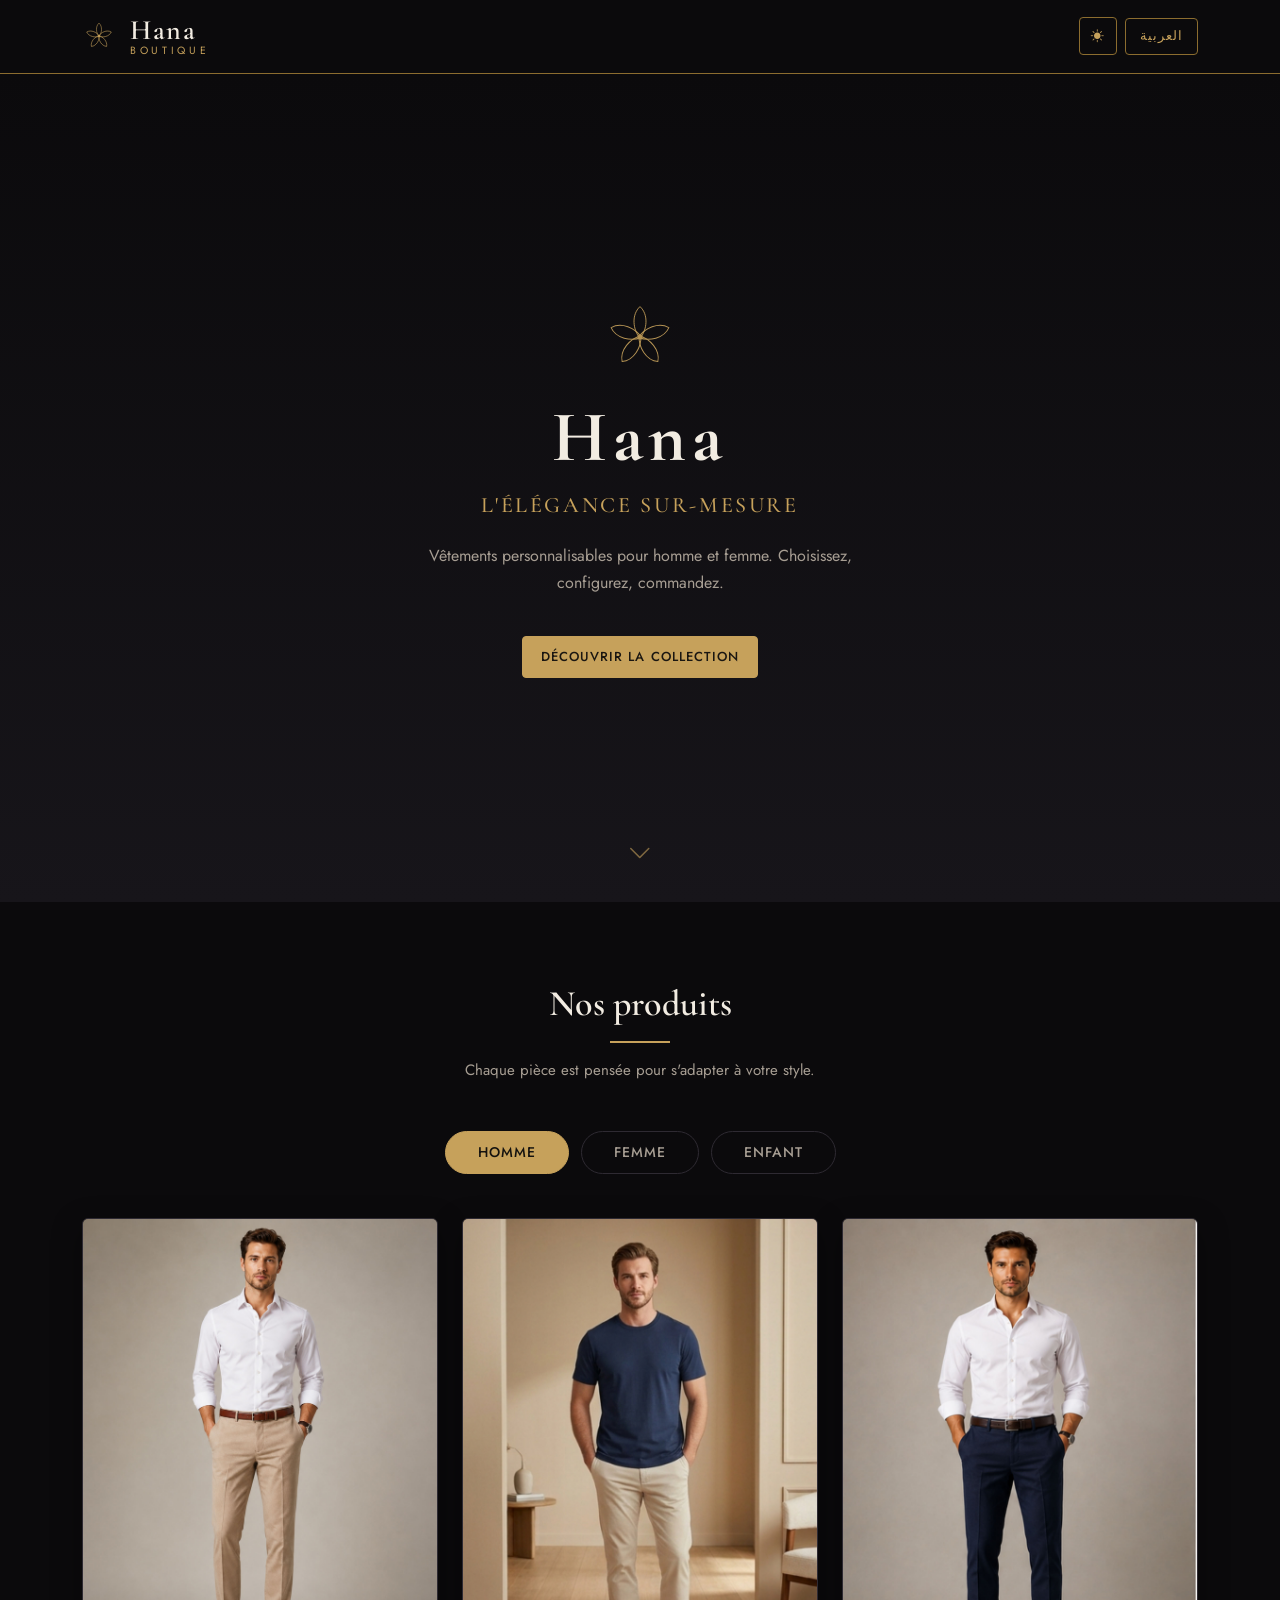
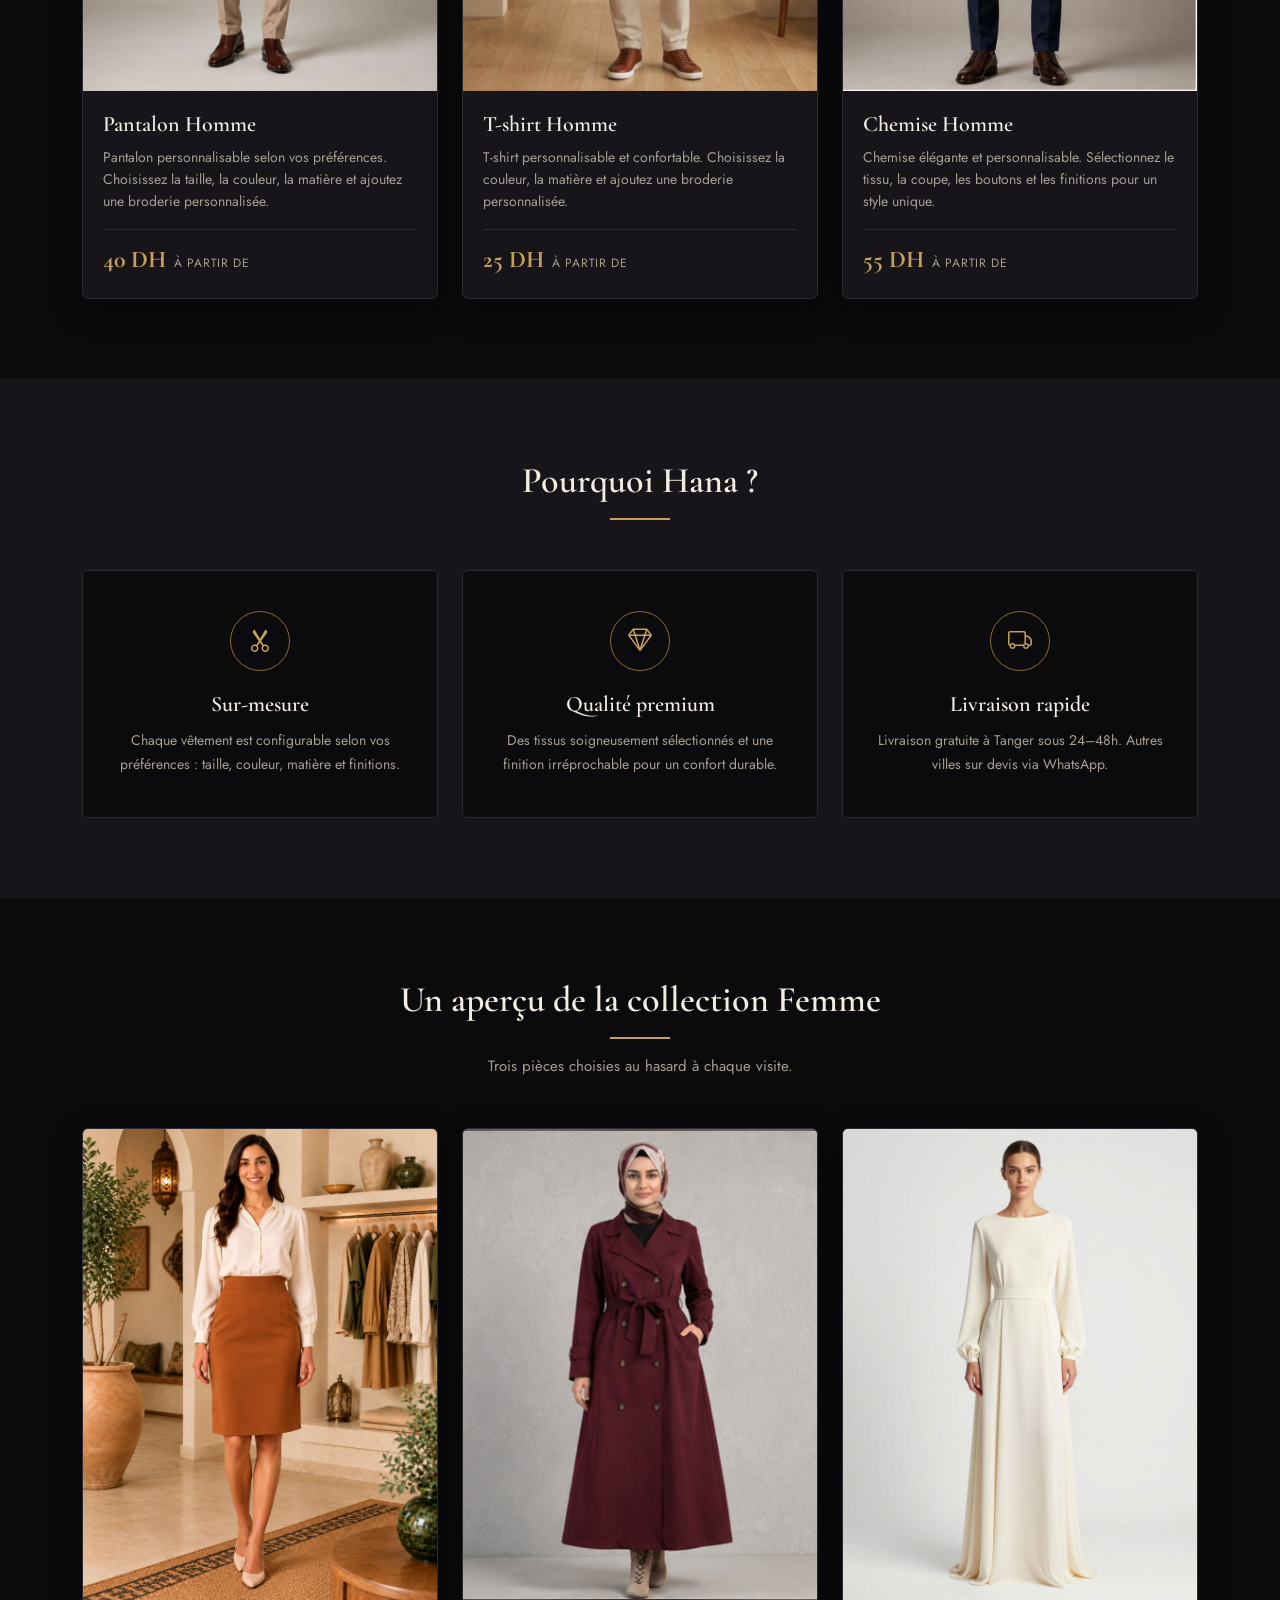
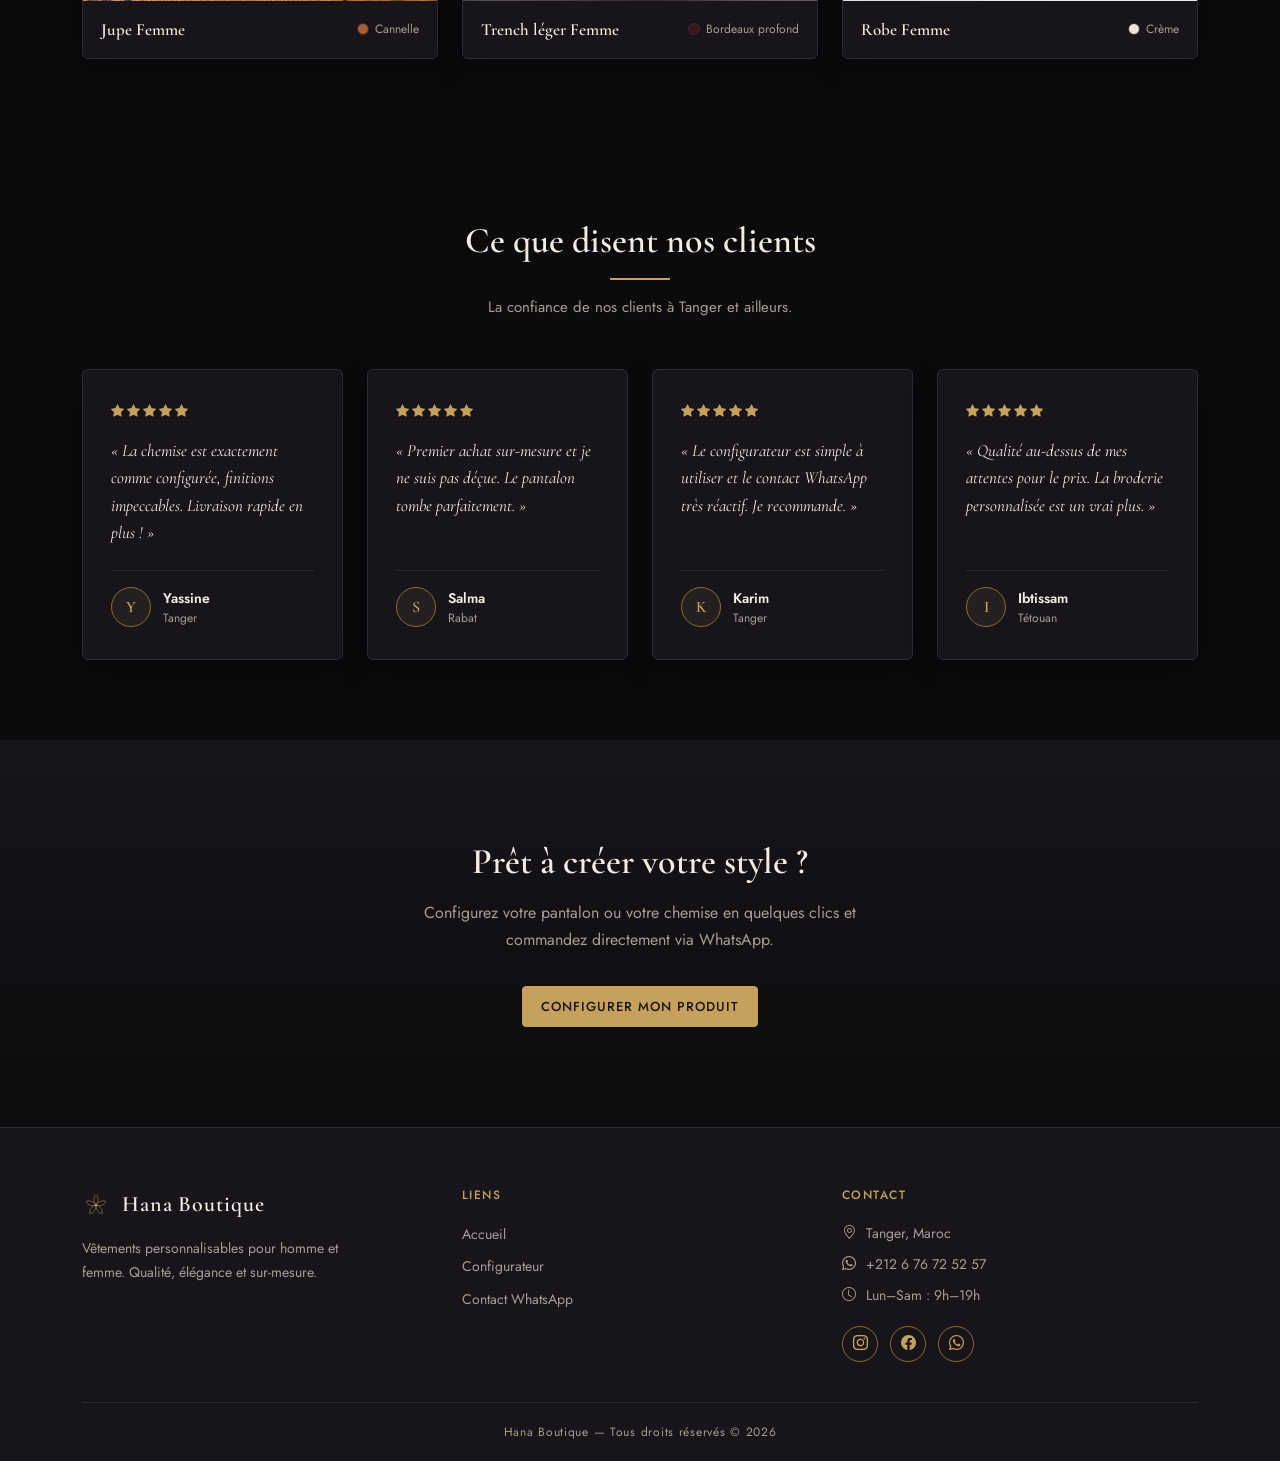
==== commit 3d02c931: "Add 'Enfant' genre tab to index.html" ====
--- a/index.html
+++ b/index.html
@@ -113,6 +113,7 @@
             <div class="genre-tabs" role="tablist">
                 <button type="button" class="genre-tab active" data-genre="homme" role="tab" aria-selected="true" data-i18n="ongletHomme">Homme</button>
                 <button type="button" class="genre-tab" data-genre="femme" role="tab" aria-selected="false" data-i18n="ongletFemme">Femme</button>
+                 <button type="button" class="genre-tab" data-genre="enfant" role="tab" aria-selected="false" data-i18n="ongletEnfant">Enfant</button>
             </div>
             <div id="produitsGrid" class="row g-4">
                 <!-- Généré dynamiquement par accueil.js -->
--- a/css/style.css
+++ b/css/style.css
@@ -386,6 +386,16 @@
     height: 100%;
     display: flex;
     flex-direction: column;
+    text-decoration: none;
+    color: inherit;
+    cursor: pointer;
+}
+
+.produit-card:hover,
+.produit-card:focus,
+.produit-card:active{
+    text-decoration: none;
+    color: inherit;
 }
 
 .produit-card:hover{
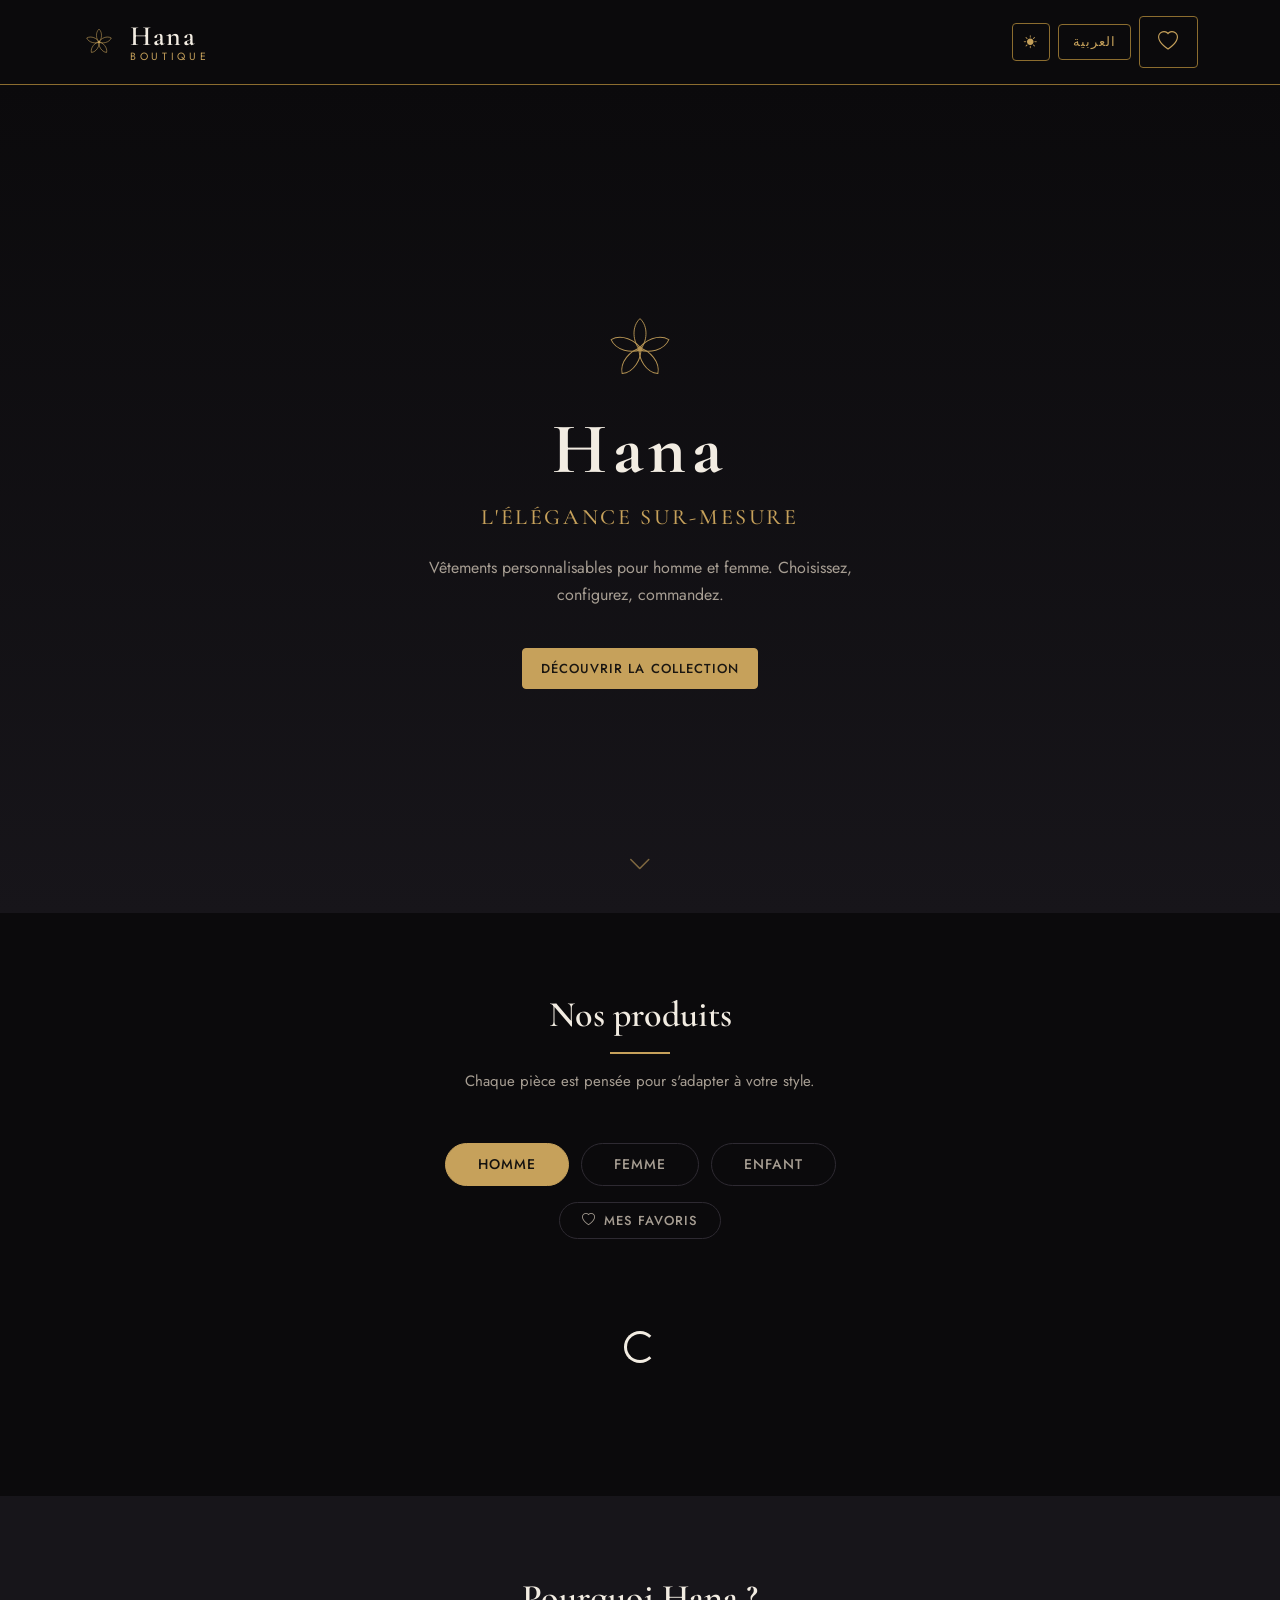
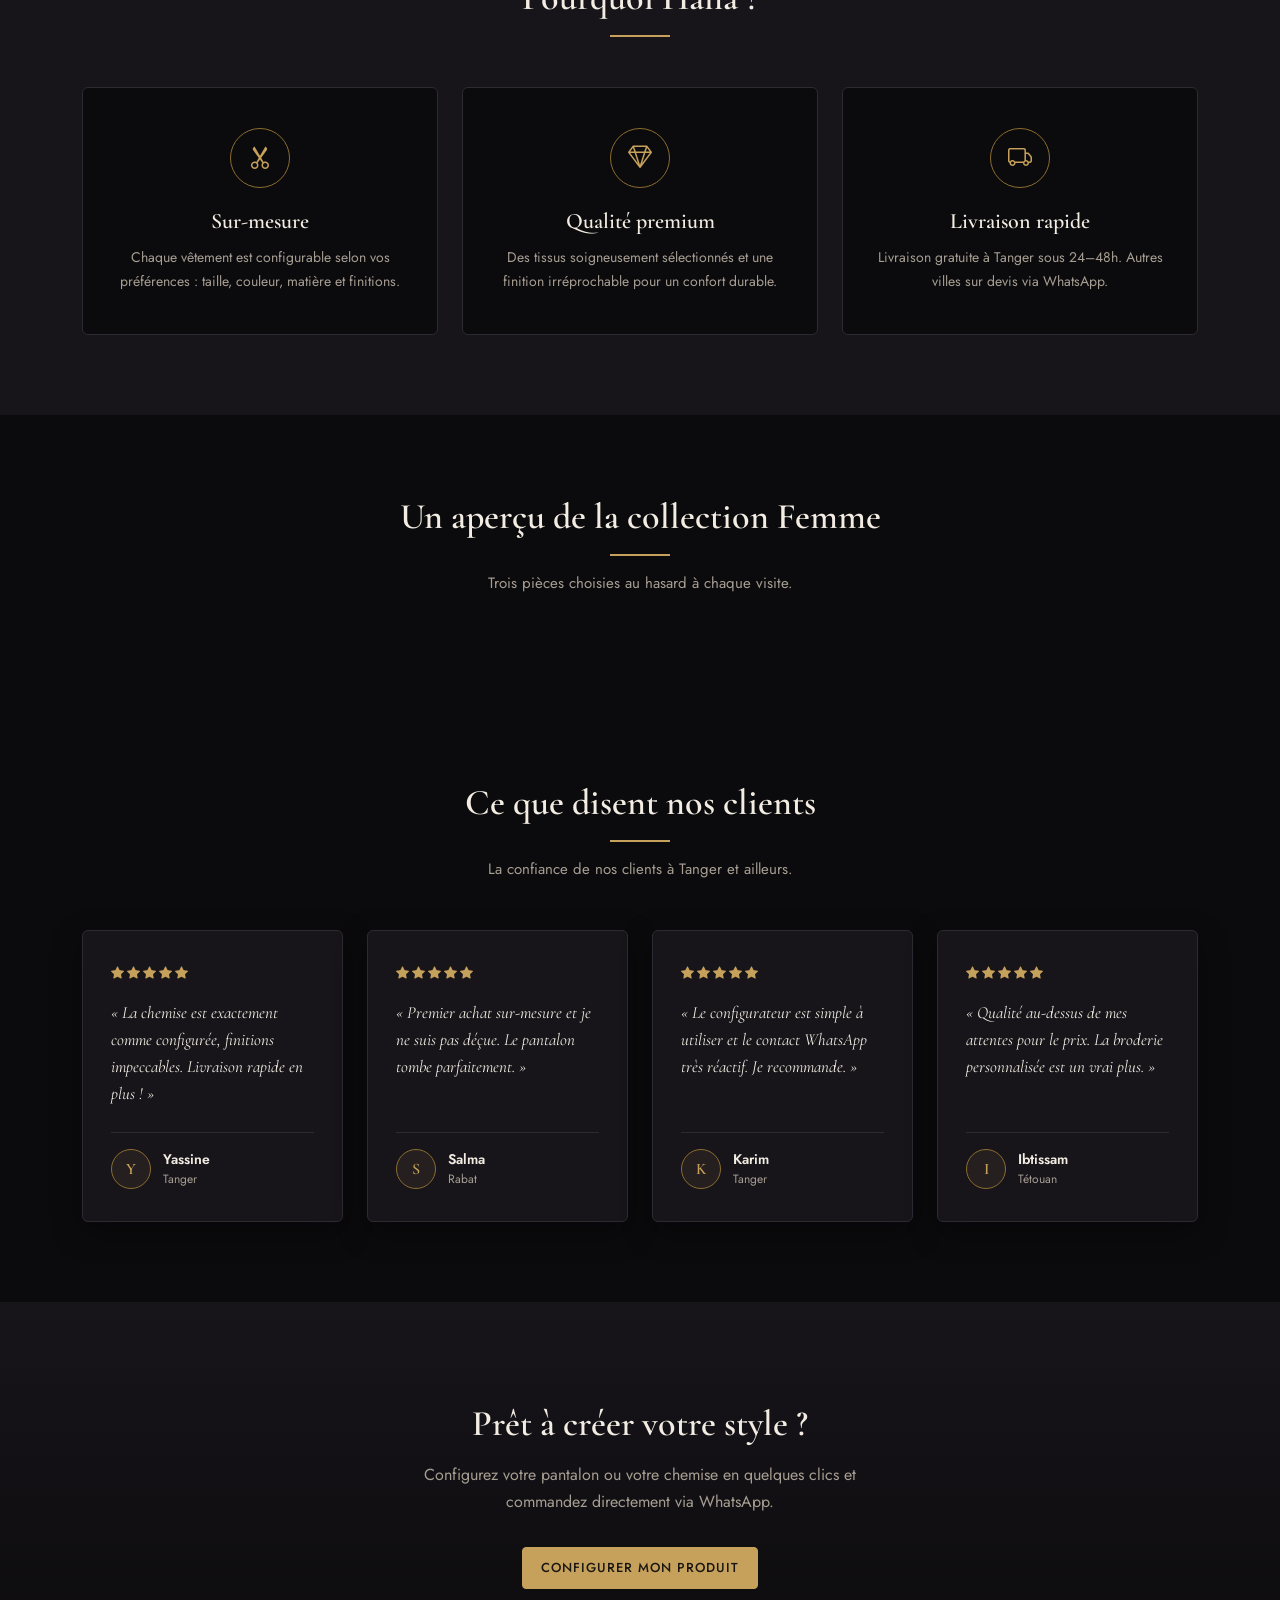
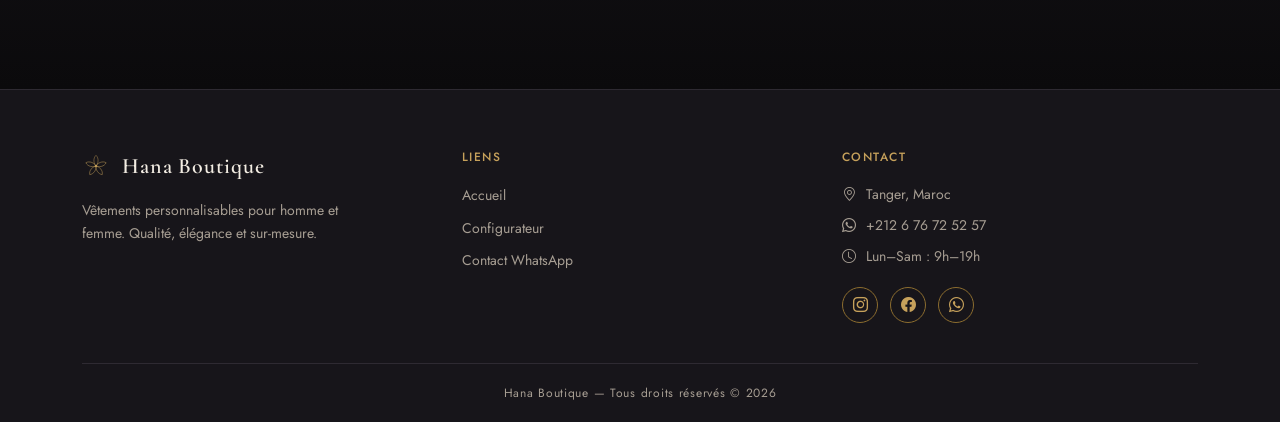
==== commit 7b0f03da: "Ajouter un système de favoris pour les articles - Bouton cœur sur chaque carte produit (ajout/retrai" ====
--- a/index.html
+++ b/index.html
@@ -24,7 +24,7 @@
     <link href="https://cdn.jsdelivr.net/npm/bootstrap@5.3.7/dist/css/bootstrap.min.css" rel="stylesheet">
     <link href="https://cdn.jsdelivr.net/npm/bootstrap-icons@1.13.1/font/bootstrap-icons.css" rel="stylesheet">
 
-    <link rel="stylesheet" href="css/style.css?v=4">
+    <link rel="stylesheet" href="css/style.css?v=5">
 
     <script type="application/ld+json">
     {
@@ -71,6 +71,10 @@
                 </button>
                 <button id="btnLangue" class="btn btn-outline-gold btn-langue" aria-label="Changer de langue">
                     العربية
+                </button>
+                <button id="btnFavoris" class="btn btn-outline-gold btn-favoris-header position-relative" aria-label="Voir mes favoris">
+                    <i class="bi bi-heart fs-5"></i>
+                    <span id="favorisBadge" class="position-absolute top-0 start-100 translate-middle badge rounded-pill bg-danger"></span>
                 </button>
             </div>
         </div>
@@ -115,6 +119,12 @@
                 <button type="button" class="genre-tab" data-genre="femme" role="tab" aria-selected="false" data-i18n="ongletFemme">Femme</button>
                  <button type="button" class="genre-tab" data-genre="enfant" role="tab" aria-selected="false" data-i18n="ongletEnfant">Enfant</button>
             </div>
+            <div class="favoris-filtre">
+                <button type="button" id="btnFiltreFavoris" class="btn-filtre-favoris" aria-pressed="false" aria-label="Afficher uniquement mes favoris">
+                    <i class="bi bi-heart me-2"></i>
+                    <span data-i18n="mesFavoris">Mes favoris</span>
+                </button>
+            </div>
             <div id="produitsGrid" class="row g-4">
                 <!-- Généré dynamiquement par accueil.js -->
                 <div class="col-12 text-center py-5">
@@ -310,8 +320,10 @@
     </footer>
 
     <!-- ================= SCRIPTS ================= -->
-    <script type="module" src="js/accueil.js?v=4"></script>
+    <script type="module" src="js/accueil.js?v=5"></script>
     <script src="https://cdn.jsdelivr.net/npm/bootstrap@5.3.7/dist/js/bootstrap.bundle.min.js"></script>
+
+    <div id="toastContainer" class="toast-container" role="status" aria-live="polite"></div>
 <!-- Bouton ScrollToTop -->
 <button class="scroll-to-top" id="scrollTopBtn" aria-label="Remonter en haut">
   <svg viewBox="0 0 24 24" fill="none" stroke="currentColor" stroke-width="2.2" stroke-linecap="round" stroke-linejoin="round">
--- a/css/style.css
+++ b/css/style.css
@@ -372,11 +372,52 @@
     margin-bottom: 20px;
 }
 
+.favoris-filtre{
+    display: flex;
+    justify-content: center;
+    margin: -28px 0 44px;
+}
+
+.btn-filtre-favoris{
+    display: inline-flex;
+    align-items: center;
+    font-family: var(--font-body);
+    font-size: 13px;
+    font-weight: 500;
+    letter-spacing: 1px;
+    text-transform: uppercase;
+    padding: 8px 22px;
+    background: transparent;
+    color: var(--text-muted);
+    border: 1px solid var(--border);
+    border-radius: 999px;
+    cursor: pointer;
+    transition: var(--transition);
+}
+
+.btn-filtre-favoris:hover{
+    color: var(--gold);
+    border-color: var(--gold-deep);
+}
+
+.btn-filtre-favoris.active{
+    background: var(--gold);
+    color: #14120F;
+    border-color: var(--gold);
+}
+
+#btnFavoris.filtre-actif{
+    border-color: var(--gold);
+    color: var(--gold);
+    background: rgba(198,161,91,.12);
+}
+
 /* =====================================================
    CARDS PRODUITS (ACCUEIL)
 ===================================================== */
 
 .produit-card{
+    position: relative;
     background: var(--surface);
     border: 1px solid var(--border);
     border-radius: var(--radius-lg);
@@ -479,6 +520,67 @@
     border-color: var(--gold-soft);
     color: #1A1611;
     transform: scale(1.05);
+}
+
+.produit-card-link{
+    display: flex;
+    flex-direction: column;
+    flex-grow: 1;
+    text-decoration: none;
+    color: inherit;
+}
+
+.produit-card-link:hover,
+.produit-card-link:focus,
+.produit-card-link:active{
+    text-decoration: none;
+    color: inherit;
+}
+
+.btn-favori{
+    position: absolute;
+    top: 12px;
+    right: 12px;
+    z-index: 5;
+    width: 40px;
+    height: 40px;
+    border-radius: 50%;
+    display: flex;
+    align-items: center;
+    justify-content: center;
+    background: rgba(11,10,12,.55);
+    border: 1px solid rgba(198,161,91,.5);
+    color: var(--text);
+    font-size: 17px;
+    line-height: 1;
+    cursor: pointer;
+    transition: var(--transition);
+    backdrop-filter: blur(6px);
+}
+
+[data-theme="light"] .btn-favori{
+    background: rgba(255,255,255,.75);
+}
+
+[dir="rtl"] .btn-favori{
+    right: auto;
+    left: 12px;
+}
+
+.btn-favori:hover{
+    transform: scale(1.12);
+    color: #E0526B;
+    border-color: #E0526B;
+}
+
+.btn-favori.active{
+    background: rgba(224,82,107,.18);
+    border-color: #E0526B;
+    color: #E0526B;
+}
+
+[data-theme="light"] .btn-favori.active{
+    background: rgba(224,82,107,.12);
 }
 
 .produit-info{
@@ -1592,6 +1694,19 @@
 }
 
 #cartBadge.badge-pulse{
+    animation: badgePulse .5s ease;
+}
+
+#favorisBadge{
+    transition: transform .2s ease;
+    display: none;
+}
+
+#favorisBadge:not(:empty){
+    display: block;
+}
+
+#favorisBadge.badge-pulse{
     animation: badgePulse .5s ease;
 }
 
